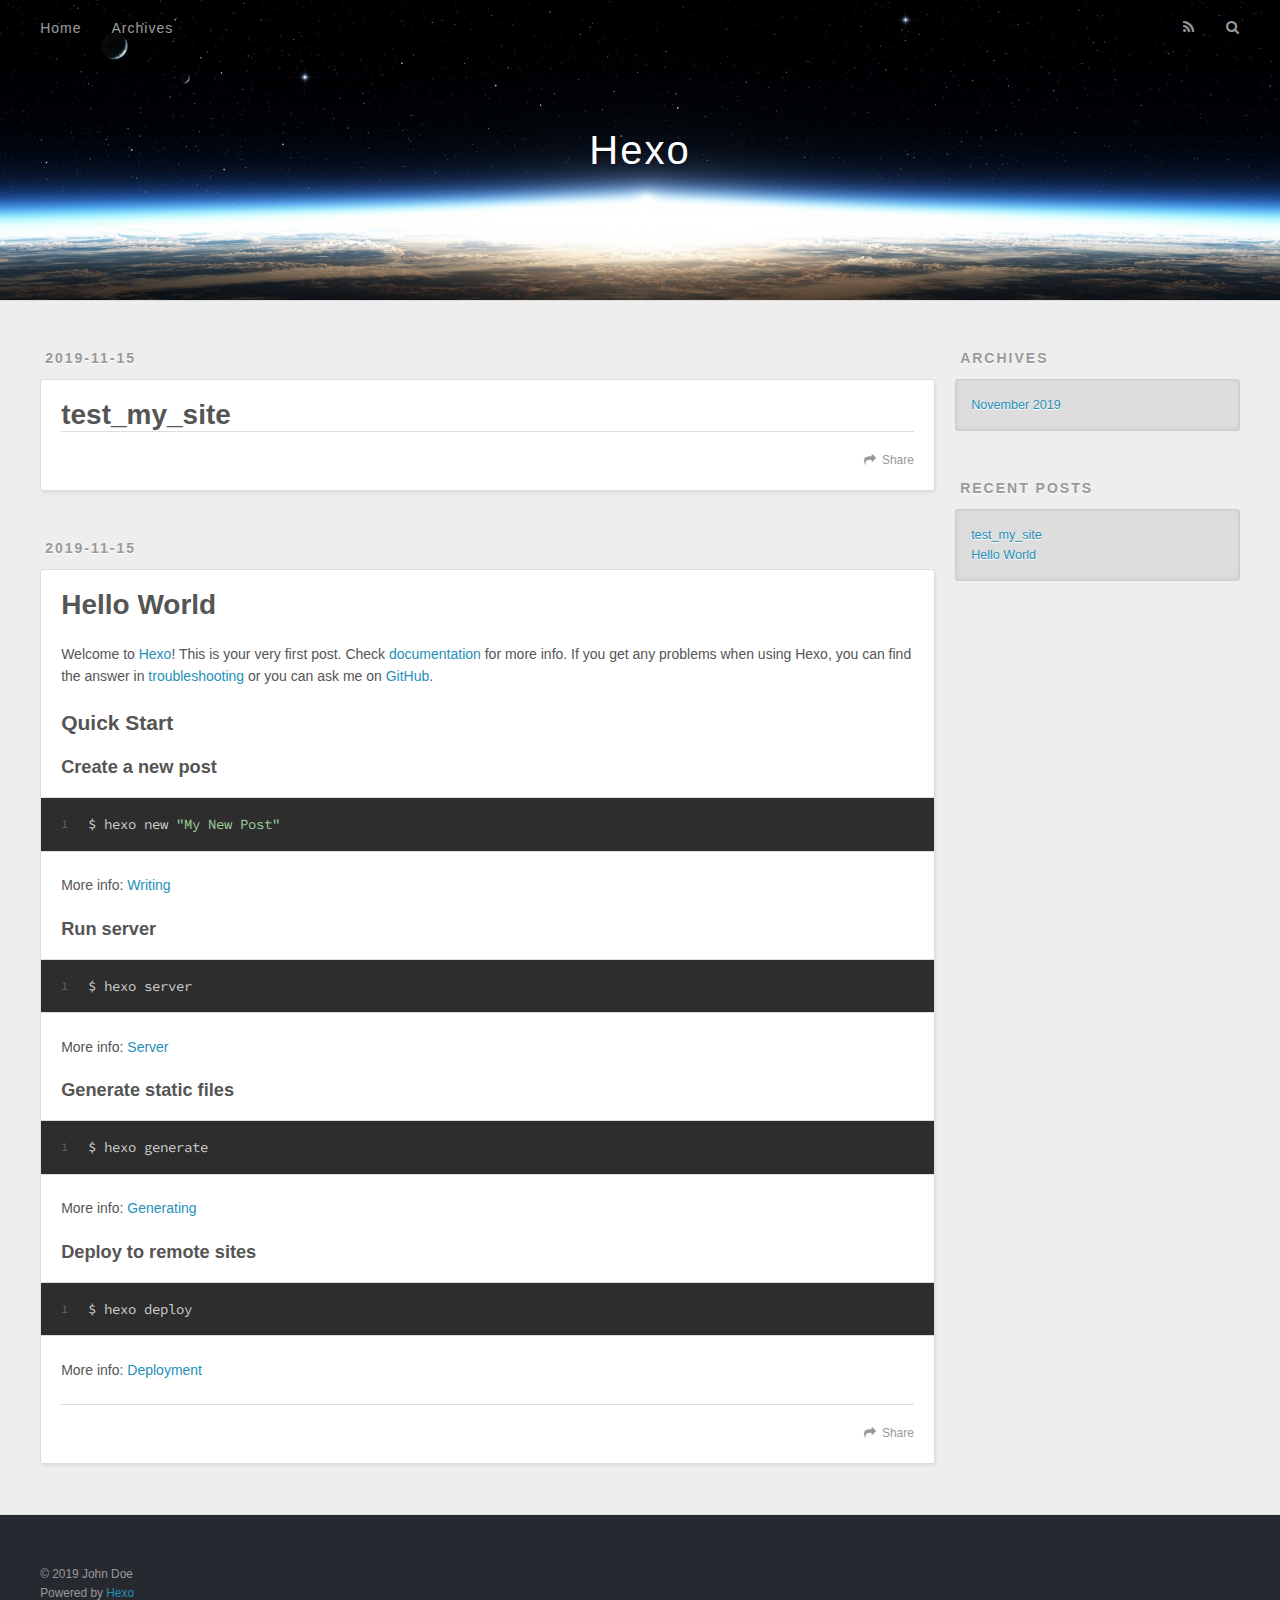
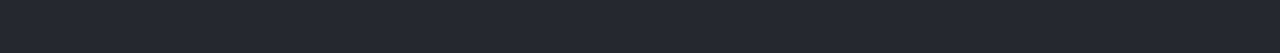
==== index.html @ 2692956a "Site updated: 2019-11-15 15:10:17" ====
<!DOCTYPE html>
<html>
<head>
  <meta charset="utf-8">
  

  
  <title>Hexo</title>
  <meta name="viewport" content="width=device-width, initial-scale=1, maximum-scale=1">
  <meta property="og:type" content="website">
<meta property="og:title" content="Hexo">
<meta property="og:url" content="http:&#x2F;&#x2F;yoursite.com&#x2F;index.html">
<meta property="og:site_name" content="Hexo">
<meta property="og:locale" content="en">
<meta name="twitter:card" content="summary">
  
    <link rel="alternate" href="/atom.xml" title="Hexo" type="application/atom+xml">
  
  
    <link rel="icon" href="/favicon.png">
  
  
    <link href="//fonts.googleapis.com/css?family=Source+Code+Pro" rel="stylesheet" type="text/css">
  
  <link rel="stylesheet" href="/css/style.css">
</head>

<body>
  <div id="container">
    <div id="wrap">
      <header id="header">
  <div id="banner"></div>
  <div id="header-outer" class="outer">
    <div id="header-title" class="inner">
      <h1 id="logo-wrap">
        <a href="/" id="logo">Hexo</a>
      </h1>
      
    </div>
    <div id="header-inner" class="inner">
      <nav id="main-nav">
        <a id="main-nav-toggle" class="nav-icon"></a>
        
          <a class="main-nav-link" href="/">Home</a>
        
          <a class="main-nav-link" href="/archives">Archives</a>
        
      </nav>
      <nav id="sub-nav">
        
          <a id="nav-rss-link" class="nav-icon" href="/atom.xml" title="RSS Feed"></a>
        
        <a id="nav-search-btn" class="nav-icon" title="Search"></a>
      </nav>
      <div id="search-form-wrap">
        <form action="//google.com/search" method="get" accept-charset="UTF-8" class="search-form"><input type="search" name="q" class="search-form-input" placeholder="Search"><button type="submit" class="search-form-submit">&#xF002;</button><input type="hidden" name="sitesearch" value="http://yoursite.com"></form>
      </div>
    </div>
  </div>
</header>
      <div class="outer">
        <section id="main">
  
    <article id="post-test-my-site" class="article article-type-post" itemscope itemprop="blogPost">
  <div class="article-meta">
    <a href="/2019/11/15/test-my-site/" class="article-date">
  <time datetime="2019-11-15T07:08:27.000Z" itemprop="datePublished">2019-11-15</time>
</a>
    
  </div>
  <div class="article-inner">
    
    
      <header class="article-header">
        
  
    <h1 itemprop="name">
      <a class="article-title" href="/2019/11/15/test-my-site/">test_my_site</a>
    </h1>
  

      </header>
    
    <div class="article-entry" itemprop="articleBody">
      
        
      
    </div>
    <footer class="article-footer">
      <a data-url="http://yoursite.com/2019/11/15/test-my-site/" data-id="ck2zsyqgk00014gv136guhz04" class="article-share-link">Share</a>
      
      
    </footer>
  </div>
  
</article>


  
    <article id="post-hello-world" class="article article-type-post" itemscope itemprop="blogPost">
  <div class="article-meta">
    <a href="/2019/11/15/hello-world/" class="article-date">
  <time datetime="2019-11-15T06:37:52.779Z" itemprop="datePublished">2019-11-15</time>
</a>
    
  </div>
  <div class="article-inner">
    
    
      <header class="article-header">
        
  
    <h1 itemprop="name">
      <a class="article-title" href="/2019/11/15/hello-world/">Hello World</a>
    </h1>
  

      </header>
    
    <div class="article-entry" itemprop="articleBody">
      
        <p>Welcome to <a href="https://hexo.io/" target="_blank" rel="noopener">Hexo</a>! This is your very first post. Check <a href="https://hexo.io/docs/" target="_blank" rel="noopener">documentation</a> for more info. If you get any problems when using Hexo, you can find the answer in <a href="https://hexo.io/docs/troubleshooting.html" target="_blank" rel="noopener">troubleshooting</a> or you can ask me on <a href="https://github.com/hexojs/hexo/issues" target="_blank" rel="noopener">GitHub</a>.</p>
<h2 id="Quick-Start"><a href="#Quick-Start" class="headerlink" title="Quick Start"></a>Quick Start</h2><h3 id="Create-a-new-post"><a href="#Create-a-new-post" class="headerlink" title="Create a new post"></a>Create a new post</h3><figure class="highlight bash"><table><tr><td class="gutter"><pre><span class="line">1</span><br></pre></td><td class="code"><pre><span class="line">$ hexo new <span class="string">"My New Post"</span></span><br></pre></td></tr></table></figure>

<p>More info: <a href="https://hexo.io/docs/writing.html" target="_blank" rel="noopener">Writing</a></p>
<h3 id="Run-server"><a href="#Run-server" class="headerlink" title="Run server"></a>Run server</h3><figure class="highlight bash"><table><tr><td class="gutter"><pre><span class="line">1</span><br></pre></td><td class="code"><pre><span class="line">$ hexo server</span><br></pre></td></tr></table></figure>

<p>More info: <a href="https://hexo.io/docs/server.html" target="_blank" rel="noopener">Server</a></p>
<h3 id="Generate-static-files"><a href="#Generate-static-files" class="headerlink" title="Generate static files"></a>Generate static files</h3><figure class="highlight bash"><table><tr><td class="gutter"><pre><span class="line">1</span><br></pre></td><td class="code"><pre><span class="line">$ hexo generate</span><br></pre></td></tr></table></figure>

<p>More info: <a href="https://hexo.io/docs/generating.html" target="_blank" rel="noopener">Generating</a></p>
<h3 id="Deploy-to-remote-sites"><a href="#Deploy-to-remote-sites" class="headerlink" title="Deploy to remote sites"></a>Deploy to remote sites</h3><figure class="highlight bash"><table><tr><td class="gutter"><pre><span class="line">1</span><br></pre></td><td class="code"><pre><span class="line">$ hexo deploy</span><br></pre></td></tr></table></figure>

<p>More info: <a href="https://hexo.io/docs/one-command-deployment.html" target="_blank" rel="noopener">Deployment</a></p>

      
    </div>
    <footer class="article-footer">
      <a data-url="http://yoursite.com/2019/11/15/hello-world/" data-id="ck2zsyqgg00004gv19s120znd" class="article-share-link">Share</a>
      
      
    </footer>
  </div>
  
</article>


  


</section>
        
          <aside id="sidebar">
  
    

  
    

  
    
  
    
  <div class="widget-wrap">
    <h3 class="widget-title">Archives</h3>
    <div class="widget">
      <ul class="archive-list"><li class="archive-list-item"><a class="archive-list-link" href="/archives/2019/11/">November 2019</a></li></ul>
    </div>
  </div>


  
    
  <div class="widget-wrap">
    <h3 class="widget-title">Recent Posts</h3>
    <div class="widget">
      <ul>
        
          <li>
            <a href="/2019/11/15/test-my-site/">test_my_site</a>
          </li>
        
          <li>
            <a href="/2019/11/15/hello-world/">Hello World</a>
          </li>
        
      </ul>
    </div>
  </div>

  
</aside>
        
      </div>
      <footer id="footer">
  
  <div class="outer">
    <div id="footer-info" class="inner">
      &copy; 2019 John Doe<br>
      Powered by <a href="http://hexo.io/" target="_blank">Hexo</a>
    </div>
  </div>
</footer>
    </div>
    <nav id="mobile-nav">
  
    <a href="/" class="mobile-nav-link">Home</a>
  
    <a href="/archives" class="mobile-nav-link">Archives</a>
  
</nav>
    

<script src="//ajax.googleapis.com/ajax/libs/jquery/2.0.3/jquery.min.js"></script>


  <link rel="stylesheet" href="/fancybox/jquery.fancybox.css">
  <script src="/fancybox/jquery.fancybox.pack.js"></script>


<script src="/js/script.js"></script>



  </div>
</body>
</html>
---- css/style.css ----
body {
  width: 100%;
}
body:before,
body:after {
  content: "";
  display: table;
}
body:after {
  clear: both;
}
html,
body,
div,
span,
applet,
object,
iframe,
h1,
h2,
h3,
h4,
h5,
h6,
p,
blockquote,
pre,
a,
abbr,
acronym,
address,
big,
cite,
code,
del,
dfn,
em,
img,
ins,
kbd,
q,
s,
samp,
small,
strike,
strong,
sub,
sup,
tt,
var,
dl,
dt,
dd,
ol,
ul,
li,
fieldset,
form,
label,
legend,
table,
caption,
tbody,
tfoot,
thead,
tr,
th,
td {
  margin: 0;
  padding: 0;
  border: 0;
  outline: 0;
  font-weight: inherit;
  font-style: inherit;
  font-family: inherit;
  font-size: 100%;
  vertical-align: baseline;
}
body {
  line-height: 1;
  color: #000;
  background: #fff;
}
ol,
ul {
  list-style: none;
}
table {
  border-collapse: separate;
  border-spacing: 0;
  vertical-align: middle;
}
caption,
th,
td {
  text-align: left;
  font-weight: normal;
  vertical-align: middle;
}
a img {
  border: none;
}
input,
button {
  margin: 0;
  padding: 0;
}
input::-moz-focus-inner,
button::-moz-focus-inner {
  border: 0;
  padding: 0;
}
@font-face {
  font-family: FontAwesome;
  font-style: normal;
  font-weight: normal;
  src: url("fonts/fontawesome-webfont.eot?v=#4.0.3");
  src: url("fonts/fontawesome-webfont.eot?#iefix&v=#4.0.3") format("embedded-opentype"), url("fonts/fontawesome-webfont.woff?v=#4.0.3") format("woff"), url("fonts/fontawesome-webfont.ttf?v=#4.0.3") format("truetype"), url("fonts/fontawesome-webfont.svg#fontawesomeregular?v=#4.0.3") format("svg");
}
html,
body,
#container {
  height: 100%;
}
body {
  background: #eee;
  font: 14px -apple-system, BlinkMacSystemFont, "Segoe UI", "Roboto", "Oxygen", "Ubuntu", "Cantarell", "Fira Sans", "Droid Sans", "Helvetica Neue", sans-serif;
  -webkit-text-size-adjust: 100%;
}
.outer {
  max-width: 1220px;
  margin: 0 auto;
  padding: 0 20px;
}
.outer:before,
.outer:after {
  content: "";
  display: table;
}
.outer:after {
  clear: both;
}
.inner {
  display: inline;
  float: left;
  width: 98.33333333333333%;
  margin: 0 0.833333333333333%;
}
.left,
.alignleft {
  float: left;
}
.right,
.alignright {
  float: right;
}
.clear {
  clear: both;
}
#container {
  position: relative;
}
.mobile-nav-on {
  overflow: hidden;
}
#wrap {
  height: 100%;
  width: 100%;
  position: absolute;
  top: 0;
  left: 0;
  -webkit-transition: 0.2s ease-out;
  -moz-transition: 0.2s ease-out;
  -ms-transition: 0.2s ease-out;
  transition: 0.2s ease-out;
  z-index: 1;
  background: #eee;
}
.mobile-nav-on #wrap {
  left: 280px;
}
@media screen and (min-width: 768px) {
  #main {
    display: inline;
    float: left;
    width: 73.33333333333333%;
    margin: 0 0.833333333333333%;
  }
}
.article-date,
.article-category-link,
.archive-year,
.widget-title {
  text-decoration: none;
  text-transform: uppercase;
  letter-spacing: 2px;
  color: #999;
  margin-bottom: 1em;
  margin-left: 5px;
  line-height: 1em;
  text-shadow: 0 1px #fff;
  font-weight: bold;
}
.article-inner,
.archive-article-inner {
  background: #fff;
  -webkit-box-shadow: 1px 2px 3px #ddd;
  box-shadow: 1px 2px 3px #ddd;
  border: 1px solid #ddd;
  border-radius: 3px;
}
.article-entry h1,
.widget h1 {
  font-size: 2em;
}
.article-entry h2,
.widget h2 {
  font-size: 1.5em;
}
.article-entry h3,
.widget h3 {
  font-size: 1.3em;
}
.article-entry h4,
.widget h4 {
  font-size: 1.2em;
}
.article-entry h5,
.widget h5 {
  font-size: 1em;
}
.article-entry h6,
.widget h6 {
  font-size: 1em;
  color: #999;
}
.article-entry hr,
.widget hr {
  border: 1px dashed #ddd;
}
.article-entry strong,
.widget strong {
  font-weight: bold;
}
.article-entry em,
.widget em,
.article-entry cite,
.widget cite {
  font-style: italic;
}
.article-entry sup,
.widget sup,
.article-entry sub,
.widget sub {
  font-size: 0.75em;
  line-height: 0;
  position: relative;
  vertical-align: baseline;
}
.article-entry sup,
.widget sup {
  top: -0.5em;
}
.article-entry sub,
.widget sub {
  bottom: -0.2em;
}
.article-entry small,
.widget small {
  font-size: 0.85em;
}
.article-entry acronym,
.widget acronym,
.article-entry abbr,
.widget abbr {
  border-bottom: 1px dotted;
}
.article-entry ul,
.widget ul,
.article-entry ol,
.widget ol,
.article-entry dl,
.widget dl {
  margin: 0 20px;
  line-height: 1.6em;
}
.article-entry ul ul,
.widget ul ul,
.article-entry ol ul,
.widget ol ul,
.article-entry ul ol,
.widget ul ol,
.article-entry ol ol,
.widget ol ol {
  margin-top: 0;
  margin-bottom: 0;
}
.article-entry ul,
.widget ul {
  list-style: disc;
}
.article-entry ol,
.widget ol {
  list-style: decimal;
}
.article-entry dt,
.widget dt {
  font-weight: bold;
}
#header {
  height: 300px;
  position: relative;
  border-bottom: 1px solid #ddd;
}
#header:before,
#header:after {
  content: "";
  position: absolute;
  left: 0;
  right: 0;
  height: 40px;
}
#header:before {
  top: 0;
  background: -webkit-linear-gradient(rgba(0,0,0,0.2), transparent);
  background: -moz-linear-gradient(rgba(0,0,0,0.2), transparent);
  background: -ms-linear-gradient(rgba(0,0,0,0.2), transparent);
  background: linear-gradient(rgba(0,0,0,0.2), transparent);
}
#header:after {
  bottom: 0;
  background: -webkit-linear-gradient(transparent, rgba(0,0,0,0.2));
  background: -moz-linear-gradient(transparent, rgba(0,0,0,0.2));
  background: -ms-linear-gradient(transparent, rgba(0,0,0,0.2));
  background: linear-gradient(transparent, rgba(0,0,0,0.2));
}
#header-outer {
  height: 100%;
  position: relative;
}
#header-inner {
  position: relative;
  overflow: hidden;
}
#banner {
  position: absolute;
  top: 0;
  left: 0;
  width: 100%;
  height: 100%;
  background: url("images/banner.jpg") center #000;
  -webkit-background-size: cover;
  -moz-background-size: cover;
  background-size: cover;
  z-index: -1;
}
#header-title {
  text-align: center;
  height: 40px;
  position: absolute;
  top: 50%;
  left: 0;
  margin-top: -20px;
}
#logo,
#subtitle {
  text-decoration: none;
  color: #fff;
  font-weight: 300;
  text-shadow: 0 1px 4px rgba(0,0,0,0.3);
}
#logo {
  font-size: 40px;
  line-height: 40px;
  letter-spacing: 2px;
}
#subtitle {
  font-size: 16px;
  line-height: 16px;
  letter-spacing: 1px;
}
#subtitle-wrap {
  margin-top: 16px;
}
#main-nav {
  float: left;
  margin-left: -15px;
}
.nav-icon,
.main-nav-link {
  float: left;
  color: #fff;
  opacity: 0.6;
  text-decoration: none;
  text-shadow: 0 1px rgba(0,0,0,0.2);
  -webkit-transition: opacity 0.2s;
  -moz-transition: opacity 0.2s;
  -ms-transition: opacity 0.2s;
  transition: opacity 0.2s;
  display: block;
  padding: 20px 15px;
}
.nav-icon:hover,
.main-nav-link:hover {
  opacity: 1;
}
.nav-icon {
  font-family: FontAwesome;
  text-align: center;
  font-size: 14px;
  width: 14px;
  height: 14px;
  padding: 20px 15px;
  position: relative;
  cursor: pointer;
}
.main-nav-link {
  font-weight: 300;
  letter-spacing: 1px;
}
@media screen and (max-width: 479px) {
  .main-nav-link {
    display: none;
  }
}
#main-nav-toggle {
  display: none;
}
#main-nav-toggle:before {
  content: "\f0c9";
}
@media screen and (max-width: 479px) {
  #main-nav-toggle {
    display: block;
  }
}
#sub-nav {
  float: right;
  margin-right: -15px;
}
#nav-rss-link:before {
  content: "\f09e";
}
#nav-search-btn:before {
  content: "\f002";
}
#search-form-wrap {
  position: absolute;
  top: 15px;
  width: 150px;
  height: 30px;
  right: -150px;
  opacity: 0;
  -webkit-transition: 0.2s ease-out;
  -moz-transition: 0.2s ease-out;
  -ms-transition: 0.2s ease-out;
  transition: 0.2s ease-out;
}
#search-form-wrap.on {
  opacity: 1;
  right: 0;
}
@media screen and (max-width: 479px) {
  #search-form-wrap {
    width: 100%;
    right: -100%;
  }
}
.search-form {
  position: absolute;
  top: 0;
  left: 0;
  right: 0;
  background: #fff;
  padding: 5px 15px;
  border-radius: 15px;
  -webkit-box-shadow: 0 0 10px rgba(0,0,0,0.3);
  box-shadow: 0 0 10px rgba(0,0,0,0.3);
}
.search-form-input {
  border: none;
  background: none;
  color: #555;
  width: 100%;
  font: 13px -apple-system, BlinkMacSystemFont, "Segoe UI", "Roboto", "Oxygen", "Ubuntu", "Cantarell", "Fira Sans", "Droid Sans", "Helvetica Neue", sans-serif;
  outline: none;
}
.search-form-input::-webkit-search-results-decoration,
.search-form-input::-webkit-search-cancel-button {
  -webkit-appearance: none;
}
.search-form-submit {
  position: absolute;
  top: 50%;
  right: 10px;
  margin-top: -7px;
  font: 13px FontAwesome;
  border: none;
  background: none;
  color: #bbb;
  cursor: pointer;
}
.search-form-submit:hover,
.search-form-submit:focus {
  color: #777;
}
.article {
  margin: 50px 0;
}
.article-inner {
  overflow: hidden;
}
.article-meta:before,
.article-meta:after {
  content: "";
  display: table;
}
.article-meta:after {
  clear: both;
}
.article-date {
  float: left;
}
.article-category {
  float: left;
  line-height: 1em;
  color: #ccc;
  text-shadow: 0 1px #fff;
  margin-left: 8px;
}
.article-category:before {
  content: "\2022";
}
.article-category-link {
  margin: 0 12px 1em;
}
.article-header {
  padding: 20px 20px 0;
}
.article-title {
  text-decoration: none;
  font-size: 2em;
  font-weight: bold;
  color: #555;
  line-height: 1.1em;
  -webkit-transition: color 0.2s;
  -moz-transition: color 0.2s;
  -ms-transition: color 0.2s;
  transition: color 0.2s;
}
a.article-title:hover {
  color: #258fb8;
}
.article-entry {
  color: #555;
  padding: 0 20px;
}
.article-entry:before,
.article-entry:after {
  content: "";
  display: table;
}
.article-entry:after {
  clear: both;
}
.article-entry p,
.article-entry table {
  line-height: 1.6em;
  margin: 1.6em 0;
}
.article-entry h1,
.article-entry h2,
.article-entry h3,
.article-entry h4,
.article-entry h5,
.article-entry h6 {
  font-weight: bold;
}
.article-entry h1,
.article-entry h2,
.article-entry h3,
.article-entry h4,
.article-entry h5,
.article-entry h6 {
  line-height: 1.1em;
  margin: 1.1em 0;
}
.article-entry a {
  color: #258fb8;
  text-decoration: none;
}
.article-entry a:hover {
  text-decoration: underline;
}
.article-entry ul,
.article-entry ol,
.article-entry dl {
  margin-top: 1.6em;
  margin-bottom: 1.6em;
}
.article-entry img,
.article-entry video {
  max-width: 100%;
  height: auto;
  display: block;
  margin: auto;
}
.article-entry iframe {
  border: none;
}
.article-entry table {
  width: 100%;
  border-collapse: collapse;
  border-spacing: 0;
}
.article-entry th {
  font-weight: bold;
  border-bottom: 3px solid #ddd;
  padding-bottom: 0.5em;
}
.article-entry td {
  border-bottom: 1px solid #ddd;
  padding: 10px 0;
}
.article-entry blockquote {
  font-family: Georgia, "Times New Roman", serif;
  font-size: 1.4em;
  margin: 1.6em 20px;
  text-align: center;
}
.article-entry blockquote footer {
  font-size: 14px;
  margin: 1.6em 0;
  font-family: -apple-system, BlinkMacSystemFont, "Segoe UI", "Roboto", "Oxygen", "Ubuntu", "Cantarell", "Fira Sans", "Droid Sans", "Helvetica Neue", sans-serif;
}
.article-entry blockquote footer cite:before {
  content: "—";
  padding: 0 0.5em;
}
.article-entry .pullquote {
  text-align: left;
  width: 45%;
  margin: 0;
}
.article-entry .pullquote.left {
  margin-left: 0.5em;
  margin-right: 1em;
}
.article-entry .pullquote.right {
  margin-right: 0.5em;
  margin-left: 1em;
}
.article-entry .caption {
  color: #999;
  display: block;
  font-size: 0.9em;
  margin-top: 0.5em;
  position: relative;
  text-align: center;
}
.article-entry .video-container {
  position: relative;
  padding-top: 56.25%;
  height: 0;
  overflow: hidden;
}
.article-entry .video-container iframe,
.article-entry .video-container object,
.article-entry .video-container embed {
  position: absolute;
  top: 0;
  left: 0;
  width: 100%;
  height: 100%;
  margin-top: 0;
}
.article-more-link a {
  display: inline-block;
  line-height: 1em;
  padding: 6px 15px;
  border-radius: 15px;
  background: #eee;
  color: #999;
  text-shadow: 0 1px #fff;
  text-decoration: none;
}
.article-more-link a:hover {
  background: #258fb8;
  color: #fff;
  text-decoration: none;
  text-shadow: 0 1px #1e7293;
}
.article-footer {
  font-size: 0.85em;
  line-height: 1.6em;
  border-top: 1px solid #ddd;
  padding-top: 1.6em;
  margin: 0 20px 20px;
}
.article-footer:before,
.article-footer:after {
  content: "";
  display: table;
}
.article-footer:after {
  clear: both;
}
.article-footer a {
  color: #999;
  text-decoration: none;
}
.article-footer a:hover {
  color: #555;
}
.article-tag-list-item {
  float: left;
  margin-right: 10px;
}
.article-tag-list-link:before {
  content: "#";
}
.article-comment-link {
  float: right;
}
.article-comment-link:before {
  content: "\f075";
  font-family: FontAwesome;
  padding-right: 8px;
}
.article-share-link {
  cursor: pointer;
  float: right;
  margin-left: 20px;
}
.article-share-link:before {
  content: "\f064";
  font-family: FontAwesome;
  padding-right: 6px;
}
#article-nav {
  position: relative;
}
#article-nav:before,
#article-nav:after {
  content: "";
  display: table;
}
#article-nav:after {
  clear: both;
}
@media screen and (min-width: 768px) {
  #article-nav {
    margin: 50px 0;
  }
  #article-nav:before {
    width: 8px;
    height: 8px;
    position: absolute;
    top: 50%;
    left: 50%;
    margin-top: -4px;
    margin-left: -4px;
    content: "";
    border-radius: 50%;
    background: #ddd;
    -webkit-box-shadow: 0 1px 2px #fff;
    box-shadow: 0 1px 2px #fff;
  }
}
.article-nav-link-wrap {
  text-decoration: none;
  text-shadow: 0 1px #fff;
  color: #999;
  -webkit-box-sizing: border-box;
  -moz-box-sizing: border-box;
  box-sizing: border-box;
  margin-top: 50px;
  text-align: center;
  display: block;
}
.article-nav-link-wrap:hover {
  color: #555;
}
@media screen and (min-width: 768px) {
  .article-nav-link-wrap {
    width: 50%;
    margin-top: 0;
  }
}
@media screen and (min-width: 768px) {
  #article-nav-newer {
    float: left;
    text-align: right;
    padding-right: 20px;
  }
}
@media screen and (min-width: 768px) {
  #article-nav-older {
    float: right;
    text-align: left;
    padding-left: 20px;
  }
}
.article-nav-caption {
  text-transform: uppercase;
  letter-spacing: 2px;
  color: #ddd;
  line-height: 1em;
  font-weight: bold;
}
#article-nav-newer .article-nav-caption {
  margin-right: -2px;
}
.article-nav-title {
  font-size: 0.85em;
  line-height: 1.6em;
  margin-top: 0.5em;
}
.article-share-box {
  position: absolute;
  display: none;
  background: #fff;
  -webkit-box-shadow: 1px 2px 10px rgba(0,0,0,0.2);
  box-shadow: 1px 2px 10px rgba(0,0,0,0.2);
  border-radius: 3px;
  margin-left: -145px;
  overflow: hidden;
  z-index: 1;
}
.article-share-box.on {
  display: block;
}
.article-share-input {
  width: 100%;
  background: none;
  -webkit-box-sizing: border-box;
  -moz-box-sizing: border-box;
  box-sizing: border-box;
  font: 14px -apple-system, BlinkMacSystemFont, "Segoe UI", "Roboto", "Oxygen", "Ubuntu", "Cantarell", "Fira Sans", "Droid Sans", "Helvetica Neue", sans-serif;
  padding: 0 15px;
  color: #555;
  outline: none;
  border: 1px solid #ddd;
  border-radius: 3px 3px 0 0;
  height: 36px;
  line-height: 36px;
}
.article-share-links {
  background: #eee;
}
.article-share-links:before,
.article-share-links:after {
  content: "";
  display: table;
}
.article-share-links:after {
  clear: both;
}
.article-share-twitter,
.article-share-facebook,
.article-share-pinterest,
.article-share-google {
  width: 50px;
  height: 36px;
  display: block;
  float: left;
  position: relative;
  color: #999;
  text-shadow: 0 1px #fff;
}
.article-share-twitter:before,
.article-share-facebook:before,
.article-share-pinterest:before,
.article-share-google:before {
  font-size: 20px;
  font-family: FontAwesome;
  width: 20px;
  height: 20px;
  position: absolute;
  top: 50%;
  left: 50%;
  margin-top: -10px;
  margin-left: -10px;
  text-align: center;
}
.article-share-twitter:hover,
.article-share-facebook:hover,
.article-share-pinterest:hover,
.article-share-google:hover {
  color: #fff;
}
.article-share-twitter:before {
  content: "\f099";
}
.article-share-twitter:hover {
  background: #00aced;
  text-shadow: 0 1px #008abe;
}
.article-share-facebook:before {
  content: "\f09a";
}
.article-share-facebook:hover {
  background: #3b5998;
  text-shadow: 0 1px #2f477a;
}
.article-share-pinterest:before {
  content: "\f0d2";
}
.article-share-pinterest:hover {
  background: #cb2027;
  text-shadow: 0 1px #a21a1f;
}
.article-share-google:before {
  content: "\f0d5";
}
.article-share-google:hover {
  background: #dd4b39;
  text-shadow: 0 1px #be3221;
}
.article-gallery {
  background: #000;
  position: relative;
}
.article-gallery-photos {
  position: relative;
  overflow: hidden;
}
.article-gallery-img {
  display: none;
  max-width: 100%;
}
.article-gallery-img:first-child {
  display: block;
}
.article-gallery-img.loaded {
  position: absolute;
  display: block;
}
.article-gallery-img img {
  display: block;
  max-width: 100%;
  margin: 0 auto;
}
#comments {
  background: #fff;
  -webkit-box-shadow: 1px 2px 3px #ddd;
  box-shadow: 1px 2px 3px #ddd;
  padding: 20px;
  border: 1px solid #ddd;
  border-radius: 3px;
  margin: 50px 0;
}
#comments a {
  color: #258fb8;
}
.archives-wrap {
  margin: 50px 0;
}
.archives:before,
.archives:after {
  content: "";
  display: table;
}
.archives:after {
  clear: both;
}
.archive-year-wrap {
  margin-bottom: 1em;
}
.archives {
  -webkit-column-gap: 10px;
  -moz-column-gap: 10px;
  column-gap: 10px;
}
@media screen and (min-width: 480px) and (max-width: 767px) {
  .archives {
    -webkit-column-count: 2;
    -moz-column-count: 2;
    column-count: 2;
  }
}
@media screen and (min-width: 768px) {
  .archives {
    -webkit-column-count: 3;
    -moz-column-count: 3;
    column-count: 3;
  }
}
.archive-article {
  -webkit-column-break-inside: avoid;
  page-break-inside: avoid;
  overflow: hidden;
  break-inside: avoid-column;
}
.archive-article-inner {
  padding: 10px;
  margin-bottom: 15px;
}
.archive-article-title {
  text-decoration: none;
  font-weight: bold;
  color: #555;
  -webkit-transition: color 0.2s;
  -moz-transition: color 0.2s;
  -ms-transition: color 0.2s;
  transition: color 0.2s;
  line-height: 1.6em;
}
.archive-article-title:hover {
  color: #258fb8;
}
.archive-article-footer {
  margin-top: 1em;
}
.archive-article-date {
  color: #999;
  text-decoration: none;
  font-size: 0.85em;
  line-height: 1em;
  margin-bottom: 0.5em;
  display: block;
}
#page-nav {
  margin: 50px auto;
  background: #fff;
  -webkit-box-shadow: 1px 2px 3px #ddd;
  box-shadow: 1px 2px 3px #ddd;
  border: 1px solid #ddd;
  border-radius: 3px;
  text-align: center;
  color: #999;
  overflow: hidden;
}
#page-nav:before,
#page-nav:after {
  content: "";
  display: table;
}
#page-nav:after {
  clear: both;
}
#page-nav a,
#page-nav span {
  padding: 10px 20px;
  line-height: 1;
  height: 2ex;
}
#page-nav a {
  color: #999;
  text-decoration: none;
}
#page-nav a:hover {
  background: #999;
  color: #fff;
}
#page-nav .prev {
  float: left;
}
#page-nav .next {
  float: right;
}
#page-nav .page-number {
  display: inline-block;
}
@media screen and (max-width: 479px) {
  #page-nav .page-number {
    display: none;
  }
}
#page-nav .current {
  color: #555;
  font-weight: bold;
}
#page-nav .space {
  color: #ddd;
}
#footer {
  background: #262a30;
  padding: 50px 0;
  border-top: 1px solid #ddd;
  color: #999;
}
#footer a {
  color: #258fb8;
  text-decoration: none;
}
#footer a:hover {
  text-decoration: underline;
}
#footer-info {
  line-height: 1.6em;
  font-size: 0.85em;
}
.article-entry pre,
.article-entry .highlight {
  background: #2d2d2d;
  margin: 0 -20px;
  padding: 15px 20px;
  border-style: solid;
  border-color: #ddd;
  border-width: 1px 0;
  overflow: auto;
  color: #ccc;
  line-height: 22.400000000000002px;
}
.article-entry .highlight .gutter pre,
.article-entry .gist .gist-file .gist-data .line-numbers {
  color: #666;
  font-size: 0.85em;
}
.article-entry pre,
.article-entry code {
  font-family: "Source Code Pro", Consolas, Monaco, Menlo, Consolas, monospace;
}
.article-entry code {
  background: #eee;
  text-shadow: 0 1px #fff;
  padding: 0 0.3em;
}
.article-entry pre code {
  background: none;
  text-shadow: none;
  padding: 0;
}
.article-entry .highlight pre {
  border: none;
  margin: 0;
  padding: 0;
}
.article-entry .highlight table {
  margin: 0;
  width: auto;
}
.article-entry .highlight td {
  border: none;
  padding: 0;
}
.article-entry .highlight figcaption {
  font-size: 0.85em;
  color: #999;
  line-height: 1em;
  margin-bottom: 1em;
}
.article-entry .highlight figcaption:before,
.article-entry .highlight figcaption:after {
  content: "";
  display: table;
}
.article-entry .highlight figcaption:after {
  clear: both;
}
.article-entry .highlight figcaption a {
  float: right;
}
.article-entry .highlight .gutter pre {
  text-align: right;
  padding-right: 20px;
}
.article-entry .highlight .line {
  height: 22.400000000000002px;
}
.article-entry .highlight .line.marked {
  background: #515151;
}
.article-entry .gist {
  margin: 0 -20px;
  border-style: solid;
  border-color: #ddd;
  border-width: 1px 0;
  background: #2d2d2d;
  padding: 15px 20px 15px 0;
}
.article-entry .gist .gist-file {
  border: none;
  font-family: "Source Code Pro", Consolas, Monaco, Menlo, Consolas, monospace;
  margin: 0;
}
.article-entry .gist .gist-file .gist-data {
  background: none;
  border: none;
}
.article-entry .gist .gist-file .gist-data .line-numbers {
  background: none;
  border: none;
  padding: 0 20px 0 0;
}
.article-entry .gist .gist-file .gist-data .line-data {
  padding: 0 !important;
}
.article-entry .gist .gist-file .highlight {
  margin: 0;
  padding: 0;
  border: none;
}
.article-entry .gist .gist-file .gist-meta {
  background: #2d2d2d;
  color: #999;
  font: 0.85em -apple-system, BlinkMacSystemFont, "Segoe UI", "Roboto", "Oxygen", "Ubuntu", "Cantarell", "Fira Sans", "Droid Sans", "Helvetica Neue", sans-serif;
  text-shadow: 0 0;
  padding: 0;
  margin-top: 1em;
  margin-left: 20px;
}
.article-entry .gist .gist-file .gist-meta a {
  color: #258fb8;
  font-weight: normal;
}
.article-entry .gist .gist-file .gist-meta a:hover {
  text-decoration: underline;
}
pre .comment,
pre .title {
  color: #999;
}
pre .variable,
pre .attribute,
pre .tag,
pre .regexp,
pre .ruby .constant,
pre .xml .tag .title,
pre .xml .pi,
pre .xml .doctype,
pre .html .doctype,
pre .css .id,
pre .css .class,
pre .css .pseudo {
  color: #f2777a;
}
pre .number,
pre .preprocessor,
pre .built_in,
pre .literal,
pre .params,
pre .constant {
  color: #f99157;
}
pre .class,
pre .ruby .class .title,
pre .css .rules .attribute {
  color: #9c9;
}
pre .string,
pre .value,
pre .inheritance,
pre .header,
pre .ruby .symbol,
pre .xml .cdata {
  color: #9c9;
}
pre .css .hexcolor {
  color: #6cc;
}
pre .function,
pre .python .decorator,
pre .python .title,
pre .ruby .function .title,
pre .ruby .title .keyword,
pre .perl .sub,
pre .javascript .title,
pre .coffeescript .title {
  color: #69c;
}
pre .keyword,
pre .javascript .function {
  color: #c9c;
}
@media screen and (max-width: 479px) {
  #mobile-nav {
    position: absolute;
    top: 0;
    left: 0;
    width: 280px;
    height: 100%;
    background: #191919;
    border-right: 1px solid #fff;
  }
}
@media screen and (max-width: 479px) {
  .mobile-nav-link {
    display: block;
    color: #999;
    text-decoration: none;
    padding: 15px 20px;
    font-weight: bold;
  }
  .mobile-nav-link:hover {
    color: #fff;
  }
}
@media screen and (min-width: 768px) {
  #sidebar {
    display: inline;
    float: left;
    width: 23.333333333333332%;
    margin: 0 0.833333333333333%;
  }
}
.widget-wrap {
  margin: 50px 0;
}
.widget {
  color: #777;
  text-shadow: 0 1px #fff;
  background: #ddd;
  -webkit-box-shadow: 0 -1px 4px #ccc inset;
  box-shadow: 0 -1px 4px #ccc inset;
  border: 1px solid #ccc;
  padding: 15px;
  border-radius: 3px;
}
.widget a {
  color: #258fb8;
  text-decoration: none;
}
.widget a:hover {
  text-decoration: underline;
}
.widget ul ul,
.widget ol ul,
.widget dl ul,
.widget ul ol,
.widget ol ol,
.widget dl ol,
.widget ul dl,
.widget ol dl,
.widget dl dl {
  margin-left: 15px;
  list-style: disc;
}
.widget {
  line-height: 1.6em;
  word-wrap: break-word;
  font-size: 0.9em;
}
.widget ul,
.widget ol {
  list-style: none;
  margin: 0;
}
.widget ul ul,
.widget ol ul,
.widget ul ol,
.widget ol ol {
  margin: 0 20px;
}
.widget ul ul,
.widget ol ul {
  list-style: disc;
}
.widget ul ol,
.widget ol ol {
  list-style: decimal;
}
.category-list-count,
.tag-list-count,
.archive-list-count {
  padding-left: 5px;
  color: #999;
  font-size: 0.85em;
}
.category-list-count:before,
.tag-list-count:before,
.archive-list-count:before {
  content: "(";
}
.category-list-count:after,
.tag-list-count:after,
.archive-list-count:after {
  content: ")";
}
.tagcloud a {
  margin-right: 5px;
  display: inline-block;
}
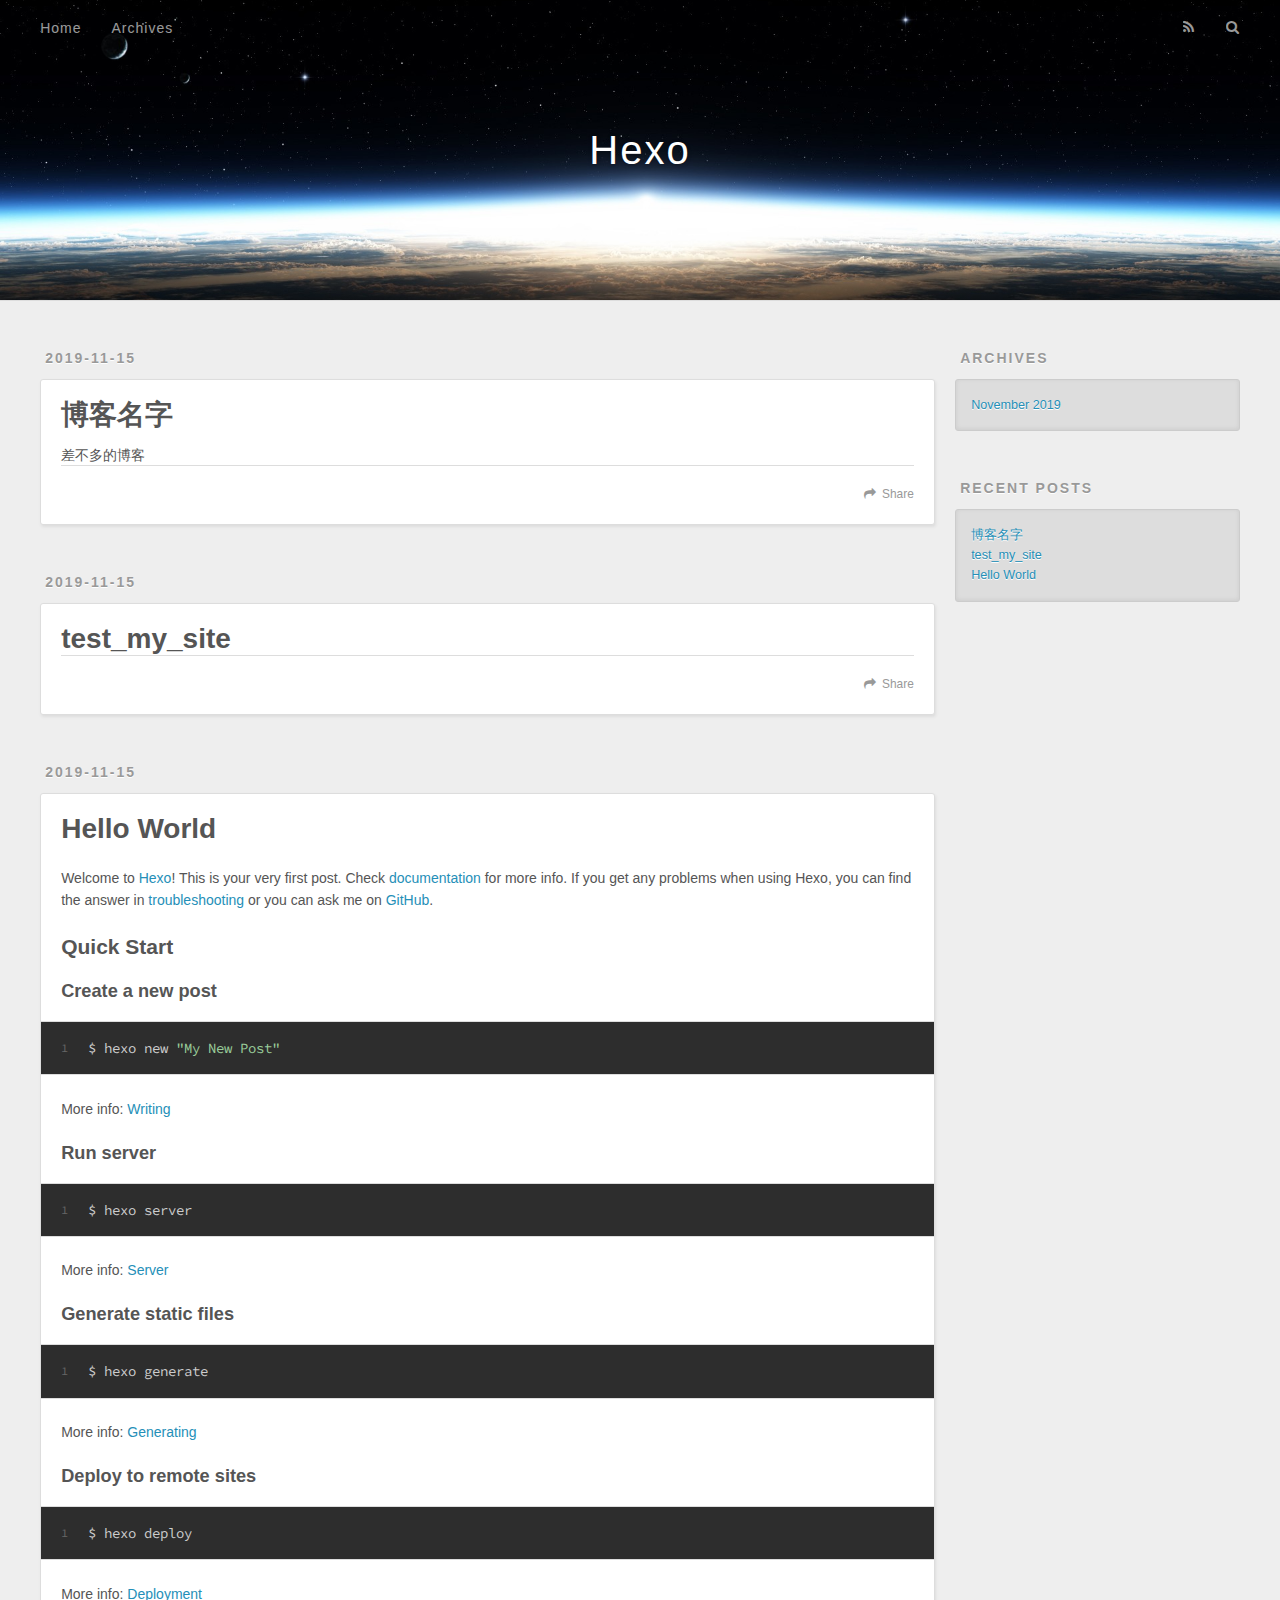
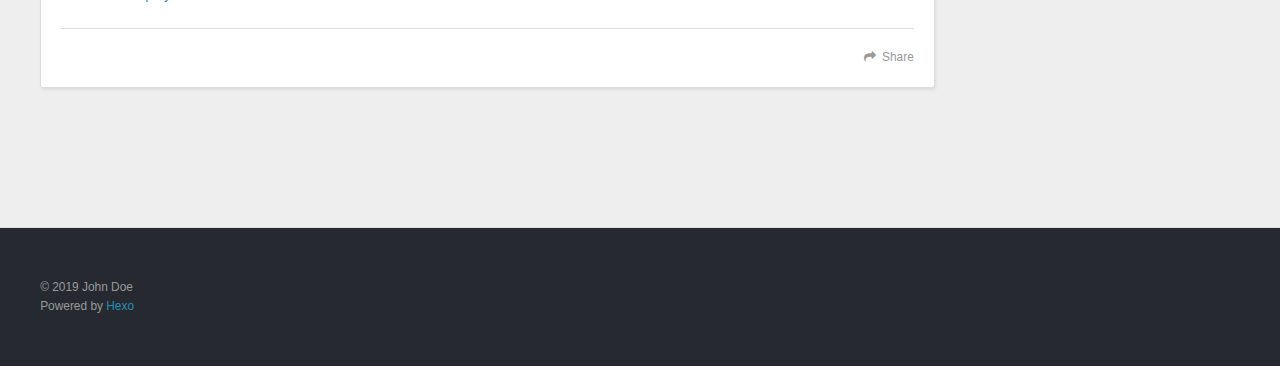
==== commit c7256c6e: "Site updated: 2019-11-16 14:32:12" ====
--- a/index.html
+++ b/index.html
@@ -61,6 +61,45 @@
       <div class="outer">
         <section id="main">
   
+    <article id="post-博客名字" class="article article-type-post" itemscope itemprop="blogPost">
+  <div class="article-meta">
+    <a href="/2019/11/15/%E5%8D%9A%E5%AE%A2%E5%90%8D%E5%AD%97/" class="article-date">
+  <time datetime="2019-11-15T10:48:56.000Z" itemprop="datePublished">2019-11-15</time>
+</a>
+    
+  </div>
+  <div class="article-inner">
+    
+    
+      <header class="article-header">
+        
+  
+    <h1 itemprop="name">
+      <a class="article-title" href="/2019/11/15/%E5%8D%9A%E5%AE%A2%E5%90%8D%E5%AD%97/">博客名字</a>
+    </h1>
+  
+
+      </header>
+    
+    <div class="article-entry" itemprop="articleBody">
+      
+        <br>
+差不多的博客
+<br>
+
+      
+    </div>
+    <footer class="article-footer">
+      <a data-url="http://yoursite.com/2019/11/15/%E5%8D%9A%E5%AE%A2%E5%90%8D%E5%AD%97/" data-id="ck316ocsr0002dwv11vjo1a1l" class="article-share-link">Share</a>
+      
+      
+    </footer>
+  </div>
+  
+</article>
+
+
+  
     <article id="post-test-my-site" class="article article-type-post" itemscope itemprop="blogPost">
   <div class="article-meta">
     <a href="/2019/11/15/test-my-site/" class="article-date">
@@ -87,7 +126,7 @@
       
     </div>
     <footer class="article-footer">
-      <a data-url="http://yoursite.com/2019/11/15/test-my-site/" data-id="ck2zsyqgk00014gv136guhz04" class="article-share-link">Share</a>
+      <a data-url="http://yoursite.com/2019/11/15/test-my-site/" data-id="ck316ocsp0001dwv1d02g2388" class="article-share-link">Share</a>
       
       
     </footer>
@@ -136,7 +175,7 @@
       
     </div>
     <footer class="article-footer">
-      <a data-url="http://yoursite.com/2019/11/15/hello-world/" data-id="ck2zsyqgg00004gv19s120znd" class="article-share-link">Share</a>
+      <a data-url="http://yoursite.com/2019/11/15/hello-world/" data-id="ck316ocsk0000dwv1a1ve14kt" class="article-share-link">Share</a>
       
       
     </footer>
@@ -177,6 +216,10 @@
       <ul>
         
           <li>
+            <a href="/2019/11/15/%E5%8D%9A%E5%AE%A2%E5%90%8D%E5%AD%97/">博客名字</a>
+          </li>
+        
+          <li>
             <a href="/2019/11/15/test-my-site/">test_my_site</a>
           </li>
         
@@ -190,6 +233,7 @@
 
   
 </aside>
+<iframe frameborder="no" border="0" marginwidth="0" marginheight="0" width=330 height=86 src="//music.163.com/outchain/player?type=2&id=518707486&auto=1&height=66"></iframe>
         
       </div>
       <footer id="footer">
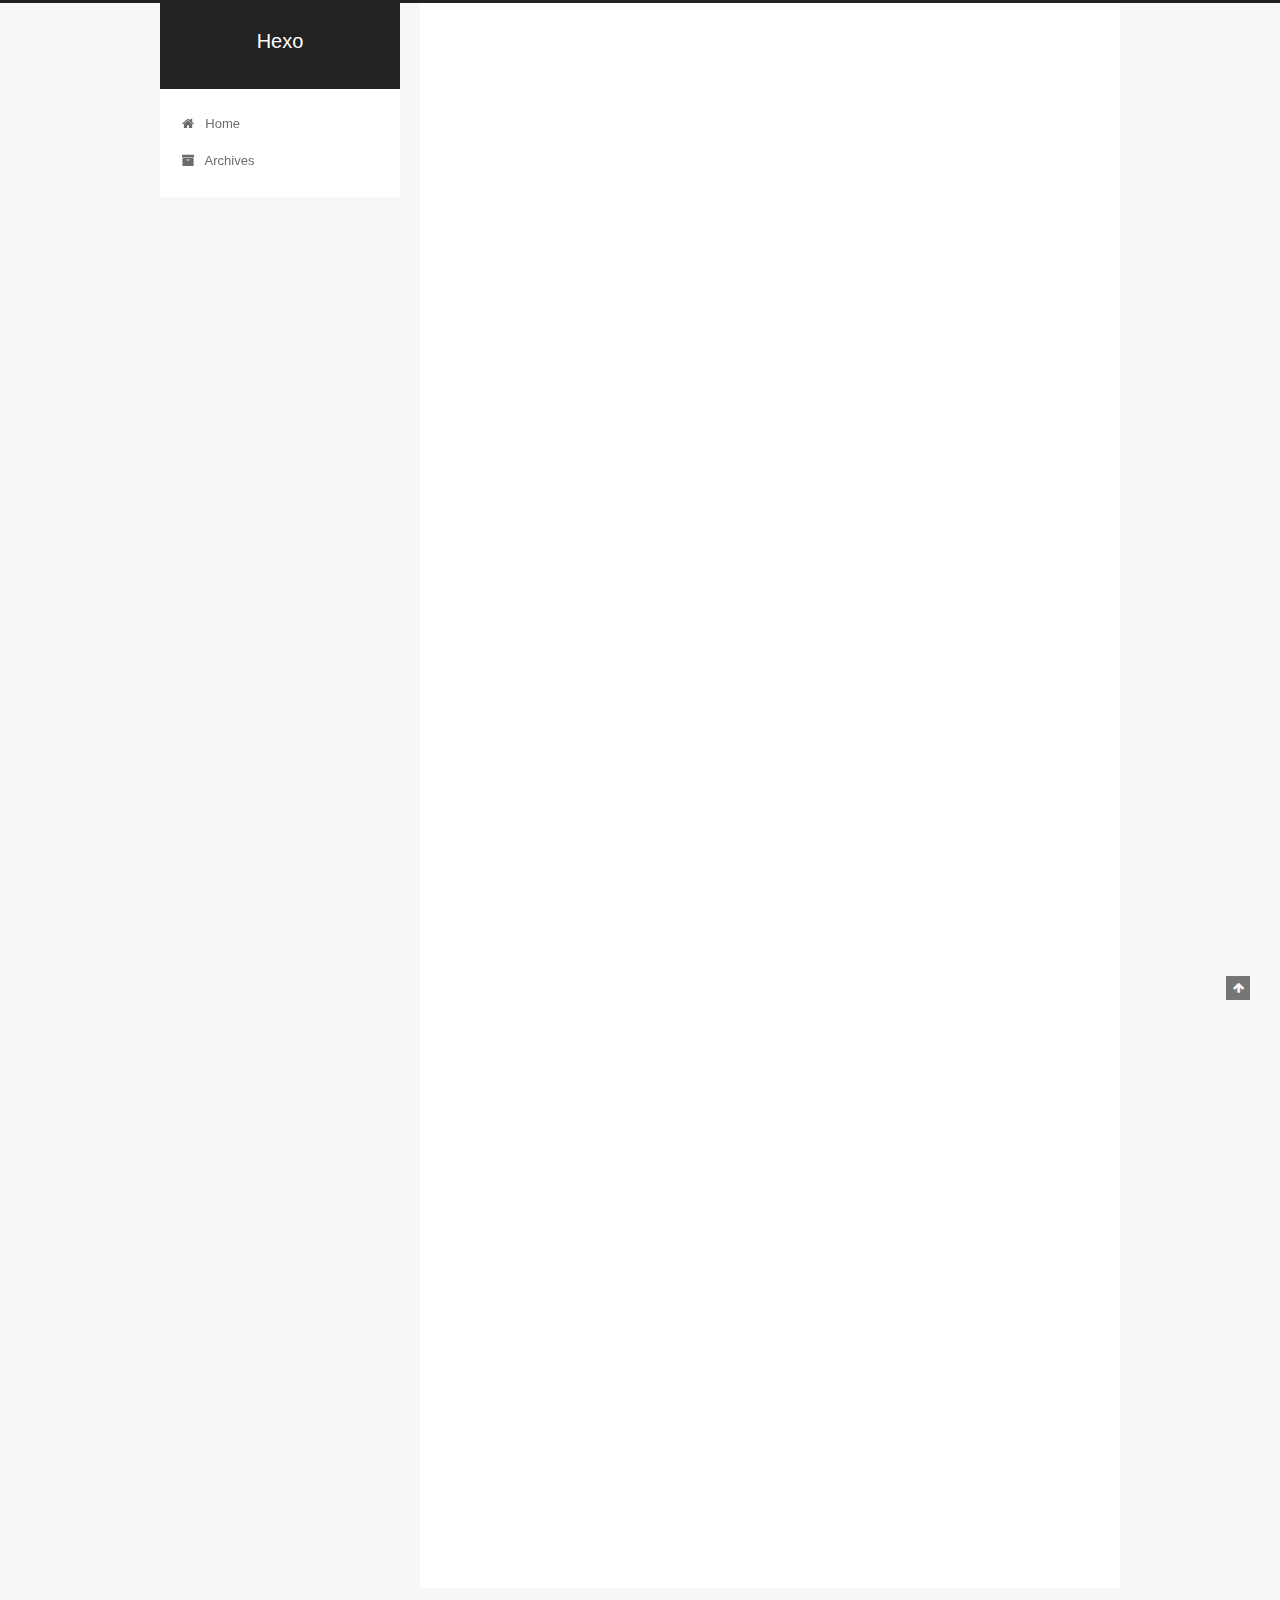
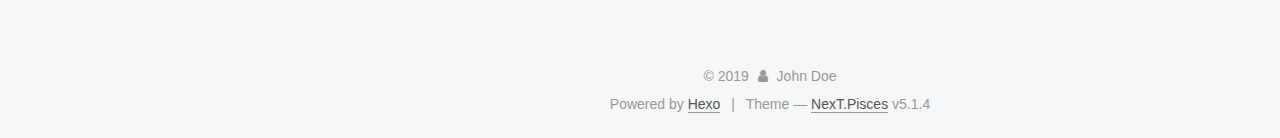
==== commit 39b06e18: "Site updated: 2019-11-16 14:44:38" ====
--- a/index.html
+++ b/index.html
@@ -1,271 +1,867 @@
 <!DOCTYPE html>
-<html>
+
+
+
+  
+
+
+<html class="theme-next pisces use-motion" lang="en">
 <head>
-  <meta charset="utf-8">
-  
-
-  
-  <title>Hexo</title>
-  <meta name="viewport" content="width=device-width, initial-scale=1, maximum-scale=1">
-  <meta property="og:type" content="website">
+  <meta charset="UTF-8"/>
+<meta http-equiv="X-UA-Compatible" content="IE=edge" />
+<meta name="viewport" content="width=device-width, initial-scale=1, maximum-scale=1"/>
+<meta name="theme-color" content="#222">
+
+
+
+
+
+
+
+
+
+<meta http-equiv="Cache-Control" content="no-transform" />
+<meta http-equiv="Cache-Control" content="no-siteapp" />
+
+
+
+
+
+
+
+
+
+
+
+
+
+
+
+
+  
+  
+  <link href="/lib/fancybox/source/jquery.fancybox.css?v=2.1.5" rel="stylesheet" type="text/css" />
+
+
+
+
+
+
+
+<link href="/lib/font-awesome/css/font-awesome.min.css?v=4.6.2" rel="stylesheet" type="text/css" />
+
+<link href="/css/main.css?v=5.1.4" rel="stylesheet" type="text/css" />
+
+
+  <link rel="apple-touch-icon" sizes="180x180" href="/images/apple-touch-icon-next.png?v=5.1.4">
+
+
+  <link rel="icon" type="image/png" sizes="32x32" href="/images/favicon-32x32-next.png?v=5.1.4">
+
+
+  <link rel="icon" type="image/png" sizes="16x16" href="/images/favicon-16x16-next.png?v=5.1.4">
+
+
+  <link rel="mask-icon" href="/images/logo.svg?v=5.1.4" color="#222">
+
+
+
+
+
+  <meta name="keywords" content="Hexo, NexT" />
+
+
+
+
+
+
+
+
+
+
+<meta property="og:type" content="website">
 <meta property="og:title" content="Hexo">
 <meta property="og:url" content="http:&#x2F;&#x2F;yoursite.com&#x2F;index.html">
 <meta property="og:site_name" content="Hexo">
 <meta property="og:locale" content="en">
 <meta name="twitter:card" content="summary">
-  
-    <link rel="alternate" href="/atom.xml" title="Hexo" type="application/atom+xml">
-  
-  
-    <link rel="icon" href="/favicon.png">
-  
-  
-    <link href="//fonts.googleapis.com/css?family=Source+Code+Pro" rel="stylesheet" type="text/css">
-  
-  <link rel="stylesheet" href="/css/style.css">
+
+
+
+<script type="text/javascript" id="hexo.configurations">
+  var NexT = window.NexT || {};
+  var CONFIG = {
+    root: '/',
+    scheme: 'Pisces',
+    version: '5.1.4',
+    sidebar: {"position":"left","display":"post","offset":12,"b2t":false,"scrollpercent":false,"onmobile":false},
+    fancybox: true,
+    tabs: true,
+    motion: {"enable":true,"async":false,"transition":{"post_block":"fadeIn","post_header":"slideDownIn","post_body":"slideDownIn","coll_header":"slideLeftIn","sidebar":"slideUpIn"}},
+    duoshuo: {
+      userId: '0',
+      author: 'Author'
+    },
+    algolia: {
+      applicationID: '',
+      apiKey: '',
+      indexName: '',
+      hits: {"per_page":10},
+      labels: {"input_placeholder":"Search for Posts","hits_empty":"We didn't find any results for the search: ${query}","hits_stats":"${hits} results found in ${time} ms"}
+    }
+  };
+</script>
+
+
+
+  <link rel="canonical" href="http://yoursite.com/"/>
+
+
+
+
+
+  <title>Hexo</title>
+  
+
+
+
+
+
+
+
+
 </head>
 
-<body>
-  <div id="container">
-    <div id="wrap">
-      <header id="header">
-  <div id="banner"></div>
-  <div id="header-outer" class="outer">
-    <div id="header-title" class="inner">
-      <h1 id="logo-wrap">
-        <a href="/" id="logo">Hexo</a>
-      </h1>
-      
+<body itemscope itemtype="http://schema.org/WebPage" lang="en">
+
+  
+  
+    
+  
+
+  <div class="container sidebar-position-left 
+  page-home">
+    <div class="headband"></div>
+
+    <header id="header" class="header" itemscope itemtype="http://schema.org/WPHeader">
+      <div class="header-inner"><div class="site-brand-wrapper">
+  <div class="site-meta ">
+    
+
+    <div class="custom-logo-site-title">
+      <a href="/"  class="brand" rel="start">
+        <span class="logo-line-before"><i></i></span>
+        <span class="site-title">Hexo</span>
+        <span class="logo-line-after"><i></i></span>
+      </a>
     </div>
-    <div id="header-inner" class="inner">
-      <nav id="main-nav">
-        <a id="main-nav-toggle" class="nav-icon"></a>
-        
-          <a class="main-nav-link" href="/">Home</a>
-        
-          <a class="main-nav-link" href="/archives">Archives</a>
-        
-      </nav>
-      <nav id="sub-nav">
-        
-          <a id="nav-rss-link" class="nav-icon" href="/atom.xml" title="RSS Feed"></a>
-        
-        <a id="nav-search-btn" class="nav-icon" title="Search"></a>
-      </nav>
-      <div id="search-form-wrap">
-        <form action="//google.com/search" method="get" accept-charset="UTF-8" class="search-form"><input type="search" name="q" class="search-form-input" placeholder="Search"><button type="submit" class="search-form-submit">&#xF002;</button><input type="hidden" name="sitesearch" value="http://yoursite.com"></form>
-      </div>
+      
+        <p class="site-subtitle"></p>
+      
+  </div>
+
+  <div class="site-nav-toggle">
+    <button>
+      <span class="btn-bar"></span>
+      <span class="btn-bar"></span>
+      <span class="btn-bar"></span>
+    </button>
+  </div>
+</div>
+
+<nav class="site-nav">
+  
+
+  
+    <ul id="menu" class="menu">
+      
+        
+        <li class="menu-item menu-item-home">
+          <a href="/%20" rel="section">
+            
+              <i class="menu-item-icon fa fa-fw fa-home"></i> <br />
+            
+            Home
+          </a>
+        </li>
+      
+        
+        <li class="menu-item menu-item-archives">
+          <a href="/archives/%20" rel="section">
+            
+              <i class="menu-item-icon fa fa-fw fa-archive"></i> <br />
+            
+            Archives
+          </a>
+        </li>
+      
+
+      
+    </ul>
+  
+
+  
+</nav>
+
+
+
+ </div>
+    </header>
+
+    <main id="main" class="main">
+      <div class="main-inner">
+        <div class="content-wrap">
+          <div id="content" class="content">
+            
+  <section id="posts" class="posts-expand">
+    
+      
+
+  
+
+  
+  
+  
+
+  <article class="post post-type-normal" itemscope itemtype="http://schema.org/Article">
+  
+  
+  
+  <div class="post-block">
+    <link itemprop="mainEntityOfPage" href="http://yoursite.com/2019/11/15/%E5%8D%9A%E5%AE%A2%E5%90%8D%E5%AD%97/">
+
+    <span hidden itemprop="author" itemscope itemtype="http://schema.org/Person">
+      <meta itemprop="name" content="John Doe">
+      <meta itemprop="description" content="">
+      <meta itemprop="image" content="/images/avatar.gif">
+    </span>
+
+    <span hidden itemprop="publisher" itemscope itemtype="http://schema.org/Organization">
+      <meta itemprop="name" content="Hexo">
+    </span>
+
+    
+      <header class="post-header">
+
+        
+        
+          <h1 class="post-title" itemprop="name headline">
+                
+                <a class="post-title-link" href="/2019/11/15/%E5%8D%9A%E5%AE%A2%E5%90%8D%E5%AD%97/" itemprop="url">博客名字</a></h1>
+        
+
+        <div class="post-meta">
+          <span class="post-time">
+            
+              <span class="post-meta-item-icon">
+                <i class="fa fa-calendar-o"></i>
+              </span>
+              
+                <span class="post-meta-item-text">Posted on</span>
+              
+              <time title="Post created" itemprop="dateCreated datePublished" datetime="2019-11-15T18:48:56+08:00">
+                2019-11-15
+              </time>
+            
+
+            
+
+            
+          </span>
+
+          
+
+          
+            
+          
+
+          
+          
+
+          
+
+          
+
+          
+
+        </div>
+      </header>
+    
+
+    
+    
+    
+    <div class="post-body" itemprop="articleBody">
+
+      
+      
+
+      
+        
+          
+            <br>
+差不多的博客
+<br>
+
+          
+        
+      
+    </div>
+    
+    
+    
+
+    
+
+    
+
+    
+
+    <footer class="post-footer">
+      
+
+      
+
+      
+
+      
+      
+        <div class="post-eof"></div>
+      
+    </footer>
+  </div>
+  
+  
+  
+  </article>
+
+
+    
+      
+
+  
+
+  
+  
+  
+
+  <article class="post post-type-normal" itemscope itemtype="http://schema.org/Article">
+  
+  
+  
+  <div class="post-block">
+    <link itemprop="mainEntityOfPage" href="http://yoursite.com/2019/11/15/test-my-site/">
+
+    <span hidden itemprop="author" itemscope itemtype="http://schema.org/Person">
+      <meta itemprop="name" content="John Doe">
+      <meta itemprop="description" content="">
+      <meta itemprop="image" content="/images/avatar.gif">
+    </span>
+
+    <span hidden itemprop="publisher" itemscope itemtype="http://schema.org/Organization">
+      <meta itemprop="name" content="Hexo">
+    </span>
+
+    
+      <header class="post-header">
+
+        
+        
+          <h1 class="post-title" itemprop="name headline">
+                
+                <a class="post-title-link" href="/2019/11/15/test-my-site/" itemprop="url">test_my_site</a></h1>
+        
+
+        <div class="post-meta">
+          <span class="post-time">
+            
+              <span class="post-meta-item-icon">
+                <i class="fa fa-calendar-o"></i>
+              </span>
+              
+                <span class="post-meta-item-text">Posted on</span>
+              
+              <time title="Post created" itemprop="dateCreated datePublished" datetime="2019-11-15T15:08:27+08:00">
+                2019-11-15
+              </time>
+            
+
+            
+
+            
+          </span>
+
+          
+
+          
+            
+          
+
+          
+          
+
+          
+
+          
+
+          
+
+        </div>
+      </header>
+    
+
+    
+    
+    
+    <div class="post-body" itemprop="articleBody">
+
+      
+      
+
+      
+        
+          
+            
+          
+        
+      
+    </div>
+    
+    
+    
+
+    
+
+    
+
+    
+
+    <footer class="post-footer">
+      
+
+      
+
+      
+
+      
+      
+        <div class="post-eof"></div>
+      
+    </footer>
+  </div>
+  
+  
+  
+  </article>
+
+
+    
+      
+
+  
+
+  
+  
+  
+
+  <article class="post post-type-normal" itemscope itemtype="http://schema.org/Article">
+  
+  
+  
+  <div class="post-block">
+    <link itemprop="mainEntityOfPage" href="http://yoursite.com/2019/11/15/hello-world/">
+
+    <span hidden itemprop="author" itemscope itemtype="http://schema.org/Person">
+      <meta itemprop="name" content="John Doe">
+      <meta itemprop="description" content="">
+      <meta itemprop="image" content="/images/avatar.gif">
+    </span>
+
+    <span hidden itemprop="publisher" itemscope itemtype="http://schema.org/Organization">
+      <meta itemprop="name" content="Hexo">
+    </span>
+
+    
+      <header class="post-header">
+
+        
+        
+          <h1 class="post-title" itemprop="name headline">
+                
+                <a class="post-title-link" href="/2019/11/15/hello-world/" itemprop="url">Hello World</a></h1>
+        
+
+        <div class="post-meta">
+          <span class="post-time">
+            
+              <span class="post-meta-item-icon">
+                <i class="fa fa-calendar-o"></i>
+              </span>
+              
+                <span class="post-meta-item-text">Posted on</span>
+              
+              <time title="Post created" itemprop="dateCreated datePublished" datetime="2019-11-15T14:37:52+08:00">
+                2019-11-15
+              </time>
+            
+
+            
+
+            
+          </span>
+
+          
+
+          
+            
+          
+
+          
+          
+
+          
+
+          
+
+          
+
+        </div>
+      </header>
+    
+
+    
+    
+    
+    <div class="post-body" itemprop="articleBody">
+
+      
+      
+
+      
+        
+          
+            <p>Welcome to <a href="https://hexo.io/" target="_blank" rel="noopener">Hexo</a>! This is your very first post. Check <a href="https://hexo.io/docs/" target="_blank" rel="noopener">documentation</a> for more info. If you get any problems when using Hexo, you can find the answer in <a href="https://hexo.io/docs/troubleshooting.html" target="_blank" rel="noopener">troubleshooting</a> or you can ask me on <a href="https://github.com/hexojs/hexo/issues" target="_blank" rel="noopener">GitHub</a>.</p>
+<h2 id="Quick-Start"><a href="#Quick-Start" class="headerlink" title="Quick Start"></a>Quick Start</h2><h3 id="Create-a-new-post"><a href="#Create-a-new-post" class="headerlink" title="Create a new post"></a>Create a new post</h3><figure class="highlight bash"><table><tr><td class="gutter"><pre><span class="line">1</span><br></pre></td><td class="code"><pre><span class="line">$ hexo new <span class="string">"My New Post"</span></span><br></pre></td></tr></table></figure>
+
+<p>More info: <a href="https://hexo.io/docs/writing.html" target="_blank" rel="noopener">Writing</a></p>
+<h3 id="Run-server"><a href="#Run-server" class="headerlink" title="Run server"></a>Run server</h3><figure class="highlight bash"><table><tr><td class="gutter"><pre><span class="line">1</span><br></pre></td><td class="code"><pre><span class="line">$ hexo server</span><br></pre></td></tr></table></figure>
+
+<p>More info: <a href="https://hexo.io/docs/server.html" target="_blank" rel="noopener">Server</a></p>
+<h3 id="Generate-static-files"><a href="#Generate-static-files" class="headerlink" title="Generate static files"></a>Generate static files</h3><figure class="highlight bash"><table><tr><td class="gutter"><pre><span class="line">1</span><br></pre></td><td class="code"><pre><span class="line">$ hexo generate</span><br></pre></td></tr></table></figure>
+
+<p>More info: <a href="https://hexo.io/docs/generating.html" target="_blank" rel="noopener">Generating</a></p>
+<h3 id="Deploy-to-remote-sites"><a href="#Deploy-to-remote-sites" class="headerlink" title="Deploy to remote sites"></a>Deploy to remote sites</h3><figure class="highlight bash"><table><tr><td class="gutter"><pre><span class="line">1</span><br></pre></td><td class="code"><pre><span class="line">$ hexo deploy</span><br></pre></td></tr></table></figure>
+
+<p>More info: <a href="https://hexo.io/docs/one-command-deployment.html" target="_blank" rel="noopener">Deployment</a></p>
+
+          
+        
+      
+    </div>
+    
+    
+    
+
+    
+
+    
+
+    
+
+    <footer class="post-footer">
+      
+
+      
+
+      
+
+      
+      
+        <div class="post-eof"></div>
+      
+    </footer>
+  </div>
+  
+  
+  
+  </article>
+
+
+    
+  </section>
+
+  
+
+
+          </div>
+          
+
+
+          
+
+        </div>
+        
+          
+  
+  <div class="sidebar-toggle">
+    <div class="sidebar-toggle-line-wrap">
+      <span class="sidebar-toggle-line sidebar-toggle-line-first"></span>
+      <span class="sidebar-toggle-line sidebar-toggle-line-middle"></span>
+      <span class="sidebar-toggle-line sidebar-toggle-line-last"></span>
     </div>
   </div>
-</header>
-      <div class="outer">
-        <section id="main">
-  
-    <article id="post-博客名字" class="article article-type-post" itemscope itemprop="blogPost">
-  <div class="article-meta">
-    <a href="/2019/11/15/%E5%8D%9A%E5%AE%A2%E5%90%8D%E5%AD%97/" class="article-date">
-  <time datetime="2019-11-15T10:48:56.000Z" itemprop="datePublished">2019-11-15</time>
-</a>
-    
+
+  <aside id="sidebar" class="sidebar">
+    
+    <div class="sidebar-inner">
+
+      
+
+      
+
+      <section class="site-overview-wrap sidebar-panel sidebar-panel-active">
+        <div class="site-overview">
+          <div class="site-author motion-element" itemprop="author" itemscope itemtype="http://schema.org/Person">
+            
+              <p class="site-author-name" itemprop="name">John Doe</p>
+              <p class="site-description motion-element" itemprop="description"></p>
+          </div>
+
+          <nav class="site-state motion-element">
+
+            
+              <div class="site-state-item site-state-posts">
+              
+                <a href="/archives/%20%7C%7C%20archive">
+              
+                  <span class="site-state-item-count">3</span>
+                  <span class="site-state-item-name">posts</span>
+                </a>
+              </div>
+            
+
+            
+
+            
+
+          </nav>
+
+          
+
+          
+
+          
+          
+
+          
+          
+
+          
+
+        </div>
+      </section>
+
+      
+
+      
+
+    </div>
+  </aside>
+
+
+        
+      </div>
+    </main>
+
+    <footer id="footer" class="footer">
+      <div class="footer-inner">
+        <div class="copyright">&copy; <span itemprop="copyrightYear">2019</span>
+  <span class="with-love">
+    <i class="fa fa-user"></i>
+  </span>
+  <span class="author" itemprop="copyrightHolder">John Doe</span>
+
+  
+</div>
+
+
+  <div class="powered-by">Powered by <a class="theme-link" target="_blank" href="https://hexo.io">Hexo</a></div>
+
+
+
+  <span class="post-meta-divider">|</span>
+
+
+
+  <div class="theme-info">Theme &mdash; <a class="theme-link" target="_blank" href="https://github.com/iissnan/hexo-theme-next">NexT.Pisces</a> v5.1.4</div>
+
+
+
+
+        
+
+
+
+
+
+
+
+        
+      </div>
+    </footer>
+
+    
+      <div class="back-to-top">
+        <i class="fa fa-arrow-up"></i>
+        
+      </div>
+    
+
+    
+
   </div>
-  <div class="article-inner">
-    
-    
-      <header class="article-header">
-        
-  
-    <h1 itemprop="name">
-      <a class="article-title" href="/2019/11/15/%E5%8D%9A%E5%AE%A2%E5%90%8D%E5%AD%97/">博客名字</a>
-    </h1>
-  
-
-      </header>
-    
-    <div class="article-entry" itemprop="articleBody">
-      
-        <br>
-差不多的博客
-<br>
-
-      
-    </div>
-    <footer class="article-footer">
-      <a data-url="http://yoursite.com/2019/11/15/%E5%8D%9A%E5%AE%A2%E5%90%8D%E5%AD%97/" data-id="ck316ocsr0002dwv11vjo1a1l" class="article-share-link">Share</a>
-      
-      
-    </footer>
-  </div>
-  
-</article>
-
-
-  
-    <article id="post-test-my-site" class="article article-type-post" itemscope itemprop="blogPost">
-  <div class="article-meta">
-    <a href="/2019/11/15/test-my-site/" class="article-date">
-  <time datetime="2019-11-15T07:08:27.000Z" itemprop="datePublished">2019-11-15</time>
-</a>
-    
-  </div>
-  <div class="article-inner">
-    
-    
-      <header class="article-header">
-        
-  
-    <h1 itemprop="name">
-      <a class="article-title" href="/2019/11/15/test-my-site/">test_my_site</a>
-    </h1>
-  
-
-      </header>
-    
-    <div class="article-entry" itemprop="articleBody">
-      
-        
-      
-    </div>
-    <footer class="article-footer">
-      <a data-url="http://yoursite.com/2019/11/15/test-my-site/" data-id="ck316ocsp0001dwv1d02g2388" class="article-share-link">Share</a>
-      
-      
-    </footer>
-  </div>
-  
-</article>
-
-
-  
-    <article id="post-hello-world" class="article article-type-post" itemscope itemprop="blogPost">
-  <div class="article-meta">
-    <a href="/2019/11/15/hello-world/" class="article-date">
-  <time datetime="2019-11-15T06:37:52.779Z" itemprop="datePublished">2019-11-15</time>
-</a>
-    
-  </div>
-  <div class="article-inner">
-    
-    
-      <header class="article-header">
-        
-  
-    <h1 itemprop="name">
-      <a class="article-title" href="/2019/11/15/hello-world/">Hello World</a>
-    </h1>
-  
-
-      </header>
-    
-    <div class="article-entry" itemprop="articleBody">
-      
-        <p>Welcome to <a href="https://hexo.io/" target="_blank" rel="noopener">Hexo</a>! This is your very first post. Check <a href="https://hexo.io/docs/" target="_blank" rel="noopener">documentation</a> for more info. If you get any problems when using Hexo, you can find the answer in <a href="https://hexo.io/docs/troubleshooting.html" target="_blank" rel="noopener">troubleshooting</a> or you can ask me on <a href="https://github.com/hexojs/hexo/issues" target="_blank" rel="noopener">GitHub</a>.</p>
-<h2 id="Quick-Start"><a href="#Quick-Start" class="headerlink" title="Quick Start"></a>Quick Start</h2><h3 id="Create-a-new-post"><a href="#Create-a-new-post" class="headerlink" title="Create a new post"></a>Create a new post</h3><figure class="highlight bash"><table><tr><td class="gutter"><pre><span class="line">1</span><br></pre></td><td class="code"><pre><span class="line">$ hexo new <span class="string">"My New Post"</span></span><br></pre></td></tr></table></figure>
-
-<p>More info: <a href="https://hexo.io/docs/writing.html" target="_blank" rel="noopener">Writing</a></p>
-<h3 id="Run-server"><a href="#Run-server" class="headerlink" title="Run server"></a>Run server</h3><figure class="highlight bash"><table><tr><td class="gutter"><pre><span class="line">1</span><br></pre></td><td class="code"><pre><span class="line">$ hexo server</span><br></pre></td></tr></table></figure>
-
-<p>More info: <a href="https://hexo.io/docs/server.html" target="_blank" rel="noopener">Server</a></p>
-<h3 id="Generate-static-files"><a href="#Generate-static-files" class="headerlink" title="Generate static files"></a>Generate static files</h3><figure class="highlight bash"><table><tr><td class="gutter"><pre><span class="line">1</span><br></pre></td><td class="code"><pre><span class="line">$ hexo generate</span><br></pre></td></tr></table></figure>
-
-<p>More info: <a href="https://hexo.io/docs/generating.html" target="_blank" rel="noopener">Generating</a></p>
-<h3 id="Deploy-to-remote-sites"><a href="#Deploy-to-remote-sites" class="headerlink" title="Deploy to remote sites"></a>Deploy to remote sites</h3><figure class="highlight bash"><table><tr><td class="gutter"><pre><span class="line">1</span><br></pre></td><td class="code"><pre><span class="line">$ hexo deploy</span><br></pre></td></tr></table></figure>
-
-<p>More info: <a href="https://hexo.io/docs/one-command-deployment.html" target="_blank" rel="noopener">Deployment</a></p>
-
-      
-    </div>
-    <footer class="article-footer">
-      <a data-url="http://yoursite.com/2019/11/15/hello-world/" data-id="ck316ocsk0000dwv1a1ve14kt" class="article-share-link">Share</a>
-      
-      
-    </footer>
-  </div>
-  
-</article>
-
-
-  
-
-
-</section>
-        
-          <aside id="sidebar">
-  
-    
-
-  
-    
-
-  
-    
-  
-    
-  <div class="widget-wrap">
-    <h3 class="widget-title">Archives</h3>
-    <div class="widget">
-      <ul class="archive-list"><li class="archive-list-item"><a class="archive-list-link" href="/archives/2019/11/">November 2019</a></li></ul>
-    </div>
-  </div>
-
-
-  
-    
-  <div class="widget-wrap">
-    <h3 class="widget-title">Recent Posts</h3>
-    <div class="widget">
-      <ul>
-        
-          <li>
-            <a href="/2019/11/15/%E5%8D%9A%E5%AE%A2%E5%90%8D%E5%AD%97/">博客名字</a>
-          </li>
-        
-          <li>
-            <a href="/2019/11/15/test-my-site/">test_my_site</a>
-          </li>
-        
-          <li>
-            <a href="/2019/11/15/hello-world/">Hello World</a>
-          </li>
-        
-      </ul>
-    </div>
-  </div>
-
-  
-</aside>
-<iframe frameborder="no" border="0" marginwidth="0" marginheight="0" width=330 height=86 src="//music.163.com/outchain/player?type=2&id=518707486&auto=1&height=66"></iframe>
-        
-      </div>
-      <footer id="footer">
-  
-  <div class="outer">
-    <div id="footer-info" class="inner">
-      &copy; 2019 John Doe<br>
-      Powered by <a href="http://hexo.io/" target="_blank">Hexo</a>
-    </div>
-  </div>
-</footer>
-    </div>
-    <nav id="mobile-nav">
-  
-    <a href="/" class="mobile-nav-link">Home</a>
-  
-    <a href="/archives" class="mobile-nav-link">Archives</a>
-  
-</nav>
-    
-
-<script src="//ajax.googleapis.com/ajax/libs/jquery/2.0.3/jquery.min.js"></script>
-
-
-  <link rel="stylesheet" href="/fancybox/jquery.fancybox.css">
-  <script src="/fancybox/jquery.fancybox.pack.js"></script>
-
-
-<script src="/js/script.js"></script>
-
-
-
-  </div>
+
+  
+
+<script type="text/javascript">
+  if (Object.prototype.toString.call(window.Promise) !== '[object Function]') {
+    window.Promise = null;
+  }
+</script>
+
+
+
+
+
+
+
+
+
+  
+
+
+
+
+
+
+
+
+
+
+
+
+  
+  
+    <script type="text/javascript" src="/lib/jquery/index.js?v=2.1.3"></script>
+  
+
+  
+  
+    <script type="text/javascript" src="/lib/fastclick/lib/fastclick.min.js?v=1.0.6"></script>
+  
+
+  
+  
+    <script type="text/javascript" src="/lib/jquery_lazyload/jquery.lazyload.js?v=1.9.7"></script>
+  
+
+  
+  
+    <script type="text/javascript" src="/lib/velocity/velocity.min.js?v=1.2.1"></script>
+  
+
+  
+  
+    <script type="text/javascript" src="/lib/velocity/velocity.ui.min.js?v=1.2.1"></script>
+  
+
+  
+  
+    <script type="text/javascript" src="/lib/fancybox/source/jquery.fancybox.pack.js?v=2.1.5"></script>
+  
+
+
+  
+
+
+  <script type="text/javascript" src="/js/src/utils.js?v=5.1.4"></script>
+
+  <script type="text/javascript" src="/js/src/motion.js?v=5.1.4"></script>
+
+
+
+  
+  
+
+
+  <script type="text/javascript" src="/js/src/affix.js?v=5.1.4"></script>
+
+  <script type="text/javascript" src="/js/src/schemes/pisces.js?v=5.1.4"></script>
+
+
+
+  
+
+  
+
+
+  <script type="text/javascript" src="/js/src/bootstrap.js?v=5.1.4"></script>
+
+
+
+  
+
+
+  
+
+
+
+
+	
+
+
+
+
+
+  
+
+
+
+
+
+  
+
+
+
+
+
+
+
+
+
+
+
+
+  
+
+
+
+
+
+  
+
+  
+
+  
+
+  
+  
+
+  
+
+  
+
+  
+
 </body>
-</html>+</html>
--- a/css/main.css
+++ b/css/main.css
@@ -0,0 +1,2993 @@
+/* normalize.css v3.0.2 | MIT License | git.io/normalize */
+html {
+  font-family: sans-serif; /* 1 */
+  -ms-text-size-adjust: 100%; /* 2 */
+  -webkit-text-size-adjust: 100%; /* 2 */
+}
+body {
+  margin: 0;
+}
+article,
+aside,
+details,
+figcaption,
+figure,
+footer,
+header,
+hgroup,
+main,
+menu,
+nav,
+section,
+summary {
+  display: block;
+}
+audio,
+canvas,
+progress,
+video {
+  display: inline-block; /* 1 */
+  vertical-align: baseline; /* 2 */
+}
+audio:not([controls]) {
+  display: none;
+  height: 0;
+}
+[hidden],
+template {
+  display: none;
+}
+a {
+  background-color: transparent;
+}
+a:active,
+a:hover {
+  outline: 0;
+}
+abbr[title] {
+  border-bottom: 1px dotted;
+}
+b,
+strong {
+  font-weight: bold;
+}
+dfn {
+  font-style: italic;
+}
+h1 {
+  font-size: 2em;
+  margin: 0.67em 0;
+}
+mark {
+  background: #ff0;
+  color: #000;
+}
+small {
+  font-size: 80%;
+}
+sub,
+sup {
+  font-size: 75%;
+  line-height: 0;
+  position: relative;
+  vertical-align: baseline;
+}
+sup {
+  top: -0.5em;
+}
+sub {
+  bottom: -0.25em;
+}
+img {
+  border: 0;
+}
+svg:not(:root) {
+  overflow: hidden;
+}
+figure {
+  margin: 1em 40px;
+}
+hr {
+  -moz-box-sizing: content-box;
+  box-sizing: content-box;
+  height: 0;
+}
+pre {
+  overflow: auto;
+}
+code,
+kbd,
+pre,
+samp {
+  font-family: monospace, monospace;
+  font-size: 1em;
+}
+button,
+input,
+optgroup,
+select,
+textarea {
+  color: inherit; /* 1 */
+  font: inherit; /* 2 */
+  margin: 0; /* 3 */
+}
+button {
+  overflow: visible;
+}
+button,
+select {
+  text-transform: none;
+}
+button,
+html input[type="button"],
+input[type="reset"],
+input[type="submit"] {
+  -webkit-appearance: button; /* 2 */
+  cursor: pointer; /* 3 */
+}
+button[disabled],
+html input[disabled] {
+  cursor: default;
+}
+button::-moz-focus-inner,
+input::-moz-focus-inner {
+  border: 0;
+  padding: 0;
+}
+input {
+  line-height: normal;
+}
+input[type="checkbox"],
+input[type="radio"] {
+  box-sizing: border-box; /* 1 */
+  padding: 0; /* 2 */
+}
+input[type="number"]::-webkit-inner-spin-button,
+input[type="number"]::-webkit-outer-spin-button {
+  height: auto;
+}
+input[type="search"] {
+  -webkit-appearance: textfield; /* 1 */
+  -moz-box-sizing: content-box;
+  -webkit-box-sizing: content-box; /* 2 */
+  box-sizing: content-box;
+}
+input[type="search"]::-webkit-search-cancel-button,
+input[type="search"]::-webkit-search-decoration {
+  -webkit-appearance: none;
+}
+fieldset {
+  border: 1px solid #c0c0c0;
+  margin: 0 2px;
+  padding: 0.35em 0.625em 0.75em;
+}
+legend {
+  border: 0; /* 1 */
+  padding: 0; /* 2 */
+}
+textarea {
+  overflow: auto;
+}
+optgroup {
+  font-weight: bold;
+}
+table {
+  border-collapse: collapse;
+  border-spacing: 0;
+}
+td,
+th {
+  padding: 0;
+}
+::selection {
+  background: #262a30;
+  color: #fff;
+}
+body {
+  position: relative;
+  font-family: 'Lato', "PingFang SC", "Microsoft YaHei", sans-serif;
+  font-size: 14px;
+  line-height: 2;
+  color: #555;
+  background: #f5f7f9;
+}
+@media (max-width: 767px) {
+  body {
+    padding-right: 0 !important;
+  }
+}
+@media (min-width: 768px) and (max-width: 991px) {
+  body {
+    padding-right: 0 !important;
+  }
+}
+@media (min-width: 1600px) {
+  body {
+    font-size: 16px;
+  }
+}
+h1,
+h2,
+h3,
+h4,
+h5,
+h6 {
+  margin: 0;
+  padding: 0;
+  font-weight: bold;
+  line-height: 1.5;
+  font-family: 'Lato', "PingFang SC", "Microsoft YaHei", sans-serif;
+}
+h2,
+h3,
+h4,
+h5,
+h6 {
+  margin: 20px 0 15px;
+}
+h1 {
+  font-size: 22px;
+}
+@media (max-width: 767px) {
+  h1 {
+    font-size: 18px;
+  }
+}
+h2 {
+  font-size: 20px;
+}
+@media (max-width: 767px) {
+  h2 {
+    font-size: 16px;
+  }
+}
+h3 {
+  font-size: 18px;
+}
+@media (max-width: 767px) {
+  h3 {
+    font-size: 14px;
+  }
+}
+h4 {
+  font-size: 16px;
+}
+@media (max-width: 767px) {
+  h4 {
+    font-size: 12px;
+  }
+}
+h5 {
+  font-size: 14px;
+}
+@media (max-width: 767px) {
+  h5 {
+    font-size: 10px;
+  }
+}
+h6 {
+  font-size: 12px;
+}
+@media (max-width: 767px) {
+  h6 {
+    font-size: 8px;
+  }
+}
+p {
+  margin: 0 0 20px 0;
+}
+a {
+  color: #555;
+  text-decoration: none;
+  outline: none;
+  border-bottom: 1px solid #999;
+  word-wrap: break-word;
+}
+a:hover {
+  color: #222;
+  border-bottom-color: #222;
+}
+blockquote {
+  margin: 0;
+  padding: 0;
+}
+img {
+  display: block;
+  margin: auto;
+  max-width: 100%;
+  height: auto;
+}
+hr {
+  margin: 40px 0;
+  height: 3px;
+  border: none;
+  background-color: #ddd;
+  background-image: repeating-linear-gradient(-45deg, #fff, #fff 4px, transparent 4px, transparent 8px);
+}
+blockquote {
+  padding: 0 15px;
+  color: #666;
+  border-left: 4px solid #ddd;
+}
+blockquote cite::before {
+  content: "-";
+  padding: 0 5px;
+}
+dt {
+  font-weight: 700;
+}
+dd {
+  margin: 0;
+  padding: 0;
+}
+kbd {
+  border: 1px solid #ccc;
+  border-radius: 0.2em;
+  box-shadow: 0.1em 0.1em 0.2em rgba(0,0,0,0.1);
+  background-color: #f9f9f9;
+  font-family: inherit;
+  background-image: -webkit-linear-gradient(top, #eee, #fff, #eee);
+  padding: 0.1em 0.3em;
+  white-space: nowrap;
+}
+.text-left {
+  text-align: left;
+}
+.text-center {
+  text-align: center;
+}
+.text-right {
+  text-align: right;
+}
+.text-justify {
+  text-align: justify;
+}
+.text-nowrap {
+  white-space: nowrap;
+}
+.text-lowercase {
+  text-transform: lowercase;
+}
+.text-uppercase {
+  text-transform: uppercase;
+}
+.text-capitalize {
+  text-transform: capitalize;
+}
+.center-block {
+  display: block;
+  margin-left: auto;
+  margin-right: auto;
+}
+.clearfix:before,
+.clearfix:after {
+  content: " ";
+  display: table;
+}
+.clearfix:after {
+  clear: both;
+}
+.pullquote {
+  width: 45%;
+}
+.pullquote.left {
+  float: left;
+  margin-left: 5px;
+  margin-right: 10px;
+}
+.pullquote.right {
+  float: right;
+  margin-left: 10px;
+  margin-right: 5px;
+}
+.affix.affix.affix {
+  position: fixed;
+}
+.translation {
+  margin-top: -20px;
+  font-size: 14px;
+  color: #999;
+}
+.scrollbar-measure {
+  width: 100px;
+  height: 100px;
+  overflow: scroll;
+  position: absolute;
+  top: -9999px;
+}
+.use-motion .motion-element {
+  opacity: 0;
+}
+table {
+  margin: 20px 0;
+  width: 100%;
+  border-collapse: collapse;
+  border-spacing: 0;
+  border: 1px solid #ddd;
+  font-size: 14px;
+  table-layout: fixed;
+  word-wrap: break-all;
+}
+table>tbody>tr:nth-of-type(odd) {
+  background-color: #f9f9f9;
+}
+table>tbody>tr:hover {
+  background-color: #f5f5f5;
+}
+caption,
+th,
+td {
+  padding: 8px;
+  text-align: left;
+  vertical-align: middle;
+  font-weight: normal;
+}
+th,
+td {
+  border-bottom: 3px solid #ddd;
+  border-right: 1px solid #eee;
+}
+th {
+  padding-bottom: 10px;
+  font-weight: 700;
+}
+td {
+  border-bottom-width: 1px;
+}
+html,
+body {
+  height: 100%;
+}
+.container {
+  position: relative;
+  min-height: 100%;
+}
+.header-inner {
+  margin: 0 auto;
+  padding: 100px 0 70px;
+  width: 700px;
+}
+@media (min-width: 1600px) {
+  .container .header-inner {
+    width: 900px;
+  }
+}
+.main {
+  padding-bottom: 150px;
+}
+.main-inner {
+  margin: 0 auto;
+  width: 700px;
+}
+@media (min-width: 1600px) {
+  .container .main-inner {
+    width: 900px;
+  }
+}
+.footer {
+  position: absolute;
+  left: 0;
+  bottom: 0;
+  width: 100%;
+  min-height: 50px;
+}
+.footer-inner {
+  box-sizing: border-box;
+  margin: 20px auto;
+  width: 700px;
+}
+@media (min-width: 1600px) {
+  .container .footer-inner {
+    width: 900px;
+  }
+}
+pre,
+.highlight {
+  overflow: auto;
+  margin: 20px 0;
+  padding: 0;
+  font-size: 13px;
+  color: #4d4d4c;
+  background: #f7f7f7;
+  line-height: 1.6;
+}
+pre,
+code {
+  font-family: consolas, Menlo, "PingFang SC", "Microsoft YaHei", monospace;
+}
+code {
+  padding: 2px 4px;
+  word-wrap: break-word;
+  color: #555;
+  background: #eee;
+  border-radius: 3px;
+  font-size: 13px;
+}
+pre {
+  padding: 10px;
+}
+pre code {
+  padding: 0;
+  color: #4d4d4c;
+  background: none;
+  text-shadow: none;
+}
+.highlight {
+  border-radius: 1px;
+}
+.highlight pre {
+  border: none;
+  margin: 0;
+  padding: 10px 0;
+}
+.highlight table {
+  margin: 0;
+  width: auto;
+  border: none;
+}
+.highlight td {
+  border: none;
+  padding: 0;
+}
+.highlight figcaption {
+  font-size: 1em;
+  color: #4d4d4c;
+  line-height: 1em;
+  margin-bottom: 1em;
+}
+.highlight figcaption:before,
+.highlight figcaption:after {
+  content: " ";
+  display: table;
+}
+.highlight figcaption:after {
+  clear: both;
+}
+.highlight figcaption a {
+  float: right;
+  color: #4d4d4c;
+}
+.highlight figcaption a:hover {
+  border-bottom-color: #4d4d4c;
+}
+.highlight .gutter pre {
+  padding-left: 10px;
+  padding-right: 10px;
+  color: #869194;
+  text-align: right;
+  background-color: #eff2f3;
+}
+.highlight .code pre {
+  width: 100%;
+  padding-left: 10px;
+  padding-right: 10px;
+  background-color: #f7f7f7;
+}
+.highlight .line {
+  height: 20px;
+}
+.gutter {
+  -webkit-user-select: none;
+  -moz-user-select: none;
+  -ms-user-select: none;
+  user-select: none;
+}
+.gist table {
+  width: auto;
+}
+.gist table td {
+  border: none;
+}
+pre .deletion {
+  background: #fdd;
+}
+pre .addition {
+  background: #dfd;
+}
+pre .meta {
+  color: #8959a8;
+}
+pre .comment {
+  color: #8e908c;
+}
+pre .variable,
+pre .attribute,
+pre .tag,
+pre .regexp,
+pre .ruby .constant,
+pre .xml .tag .title,
+pre .xml .pi,
+pre .xml .doctype,
+pre .html .doctype,
+pre .css .id,
+pre .css .class,
+pre .css .pseudo {
+  color: #c82829;
+}
+pre .number,
+pre .preprocessor,
+pre .built_in,
+pre .literal,
+pre .params,
+pre .constant,
+pre .command {
+  color: #f5871f;
+}
+pre .ruby .class .title,
+pre .css .rules .attribute,
+pre .string,
+pre .value,
+pre .inheritance,
+pre .header,
+pre .ruby .symbol,
+pre .xml .cdata,
+pre .special,
+pre .number,
+pre .formula {
+  color: #718c00;
+}
+pre .title,
+pre .css .hexcolor {
+  color: #3e999f;
+}
+pre .function,
+pre .python .decorator,
+pre .python .title,
+pre .ruby .function .title,
+pre .ruby .title .keyword,
+pre .perl .sub,
+pre .javascript .title,
+pre .coffeescript .title {
+  color: #4271ae;
+}
+pre .keyword,
+pre .javascript .function {
+  color: #8959a8;
+}
+.full-image.full-image.full-image.full-image {
+  border: none;
+  max-width: 100%;
+  width: auto;
+  margin: 20px auto 25px;
+}
+@media (min-width: 992px) {
+  .full-image.full-image.full-image.full-image {
+    max-width: none;
+    width: 118%;
+    margin: 0 -9%;
+  }
+}
+.blockquote-center,
+.page-home .post-type-quote blockquote,
+.page-post-detail .post-type-quote blockquote {
+  position: relative;
+  margin: 40px 0;
+  padding: 0;
+  border-left: none;
+  text-align: center;
+}
+.blockquote-center::before,
+.page-home .post-type-quote blockquote::before,
+.page-post-detail .post-type-quote blockquote::before,
+.blockquote-center::after,
+.page-home .post-type-quote blockquote::after,
+.page-post-detail .post-type-quote blockquote::after {
+  position: absolute;
+  content: ' ';
+  display: block;
+  width: 100%;
+  height: 24px;
+  opacity: 0.2;
+  background-repeat: no-repeat;
+  background-position: 0 -6px;
+  background-size: 22px 22px;
+}
+.blockquote-center::before,
+.page-home .post-type-quote blockquote::before,
+.page-post-detail .post-type-quote blockquote::before {
+  top: -20px;
+  background-image: url("../images/quote-l.svg");
+  border-top: 1px solid #ccc;
+}
+.blockquote-center::after,
+.page-home .post-type-quote blockquote::after,
+.page-post-detail .post-type-quote blockquote::after {
+  bottom: -20px;
+  background-image: url("../images/quote-r.svg");
+  border-bottom: 1px solid #ccc;
+  background-position: 100% 8px;
+}
+.blockquote-center p,
+.page-home .post-type-quote blockquote p,
+.page-post-detail .post-type-quote blockquote p,
+.blockquote-center div,
+.page-home .post-type-quote blockquote div,
+.page-post-detail .post-type-quote blockquote div {
+  text-align: center;
+}
+.post .post-body .group-picture img {
+  box-sizing: border-box;
+  padding: 0 3px;
+  border: none;
+}
+.post .group-picture-row {
+  overflow: hidden;
+  margin-top: 6px;
+}
+.post .group-picture-row:first-child {
+  margin-top: 0;
+}
+.post .group-picture-column {
+  float: left;
+}
+.page-post-detail .post-body .group-picture-column {
+  float: none;
+  margin-top: 10px;
+  width: auto !important;
+}
+.page-post-detail .post-body .group-picture-column img {
+  margin: 0 auto;
+}
+.page-archive .group-picture-container {
+  overflow: hidden;
+}
+.page-archive .group-picture-row {
+  float: left;
+}
+.page-archive .group-picture-row:first-child {
+  margin-top: 6px;
+}
+.page-archive .group-picture-column {
+  max-width: 150px;
+  max-height: 150px;
+}
+.post-body .note {
+  position: relative;
+  padding: 15px;
+  margin-bottom: 20px;
+  border: 1px solid #eee;
+  border-left-width: 5px;
+  border-radius: 3px;
+}
+.post-body .note h2,
+.post-body .note h3,
+.post-body .note h4,
+.post-body .note h5,
+.post-body .note h6 {
+  margin-top: 0;
+  margin-bottom: 0;
+  border-bottom: initial;
+  padding-top: 0 !important;
+}
+.post-body .note p:first-child,
+.post-body .note ul:first-child,
+.post-body .note ol:first-child,
+.post-body .note table:first-child,
+.post-body .note pre:first-child,
+.post-body .note blockquote:first-child {
+  margin-top: 0;
+}
+.post-body .note p:last-child,
+.post-body .note ul:last-child,
+.post-body .note ol:last-child,
+.post-body .note table:last-child,
+.post-body .note pre:last-child,
+.post-body .note blockquote:last-child {
+  margin-bottom: 0;
+}
+.post-body .note.default {
+  border-left-color: #777;
+}
+.post-body .note.default h2,
+.post-body .note.default h3,
+.post-body .note.default h4,
+.post-body .note.default h5,
+.post-body .note.default h6 {
+  color: #777;
+}
+.post-body .note.primary {
+  border-left-color: #6f42c1;
+}
+.post-body .note.primary h2,
+.post-body .note.primary h3,
+.post-body .note.primary h4,
+.post-body .note.primary h5,
+.post-body .note.primary h6 {
+  color: #6f42c1;
+}
+.post-body .note.info {
+  border-left-color: #428bca;
+}
+.post-body .note.info h2,
+.post-body .note.info h3,
+.post-body .note.info h4,
+.post-body .note.info h5,
+.post-body .note.info h6 {
+  color: #428bca;
+}
+.post-body .note.success {
+  border-left-color: #5cb85c;
+}
+.post-body .note.success h2,
+.post-body .note.success h3,
+.post-body .note.success h4,
+.post-body .note.success h5,
+.post-body .note.success h6 {
+  color: #5cb85c;
+}
+.post-body .note.warning {
+  border-left-color: #f0ad4e;
+}
+.post-body .note.warning h2,
+.post-body .note.warning h3,
+.post-body .note.warning h4,
+.post-body .note.warning h5,
+.post-body .note.warning h6 {
+  color: #f0ad4e;
+}
+.post-body .note.danger {
+  border-left-color: #d9534f;
+}
+.post-body .note.danger h2,
+.post-body .note.danger h3,
+.post-body .note.danger h4,
+.post-body .note.danger h5,
+.post-body .note.danger h6 {
+  color: #d9534f;
+}
+.post-body .label {
+  display: inline;
+  padding: 0 2px;
+  white-space: nowrap;
+}
+.post-body .label.default {
+  background-color: #f0f0f0;
+}
+.post-body .label.primary {
+  background-color: #efe6f7;
+}
+.post-body .label.info {
+  background-color: #e5f2f8;
+}
+.post-body .label.success {
+  background-color: #e7f4e9;
+}
+.post-body .label.warning {
+  background-color: #fcf6e1;
+}
+.post-body .label.danger {
+  background-color: #fae8eb;
+}
+.post-body .tabs {
+  position: relative;
+  display: block;
+  margin-bottom: 20px;
+  padding-top: 10px;
+}
+.post-body .tabs ul.nav-tabs {
+  margin: 0;
+  padding: 0;
+  display: flex;
+  margin-bottom: -1px;
+}
+@media (max-width: 413px) {
+  .post-body .tabs ul.nav-tabs {
+    display: block;
+    margin-bottom: 5px;
+  }
+}
+.post-body .tabs ul.nav-tabs li.tab {
+  list-style-type: none !important;
+  margin: 0 0.25em 0 0;
+  border-top: 3px solid transparent;
+  border-left: 1px solid transparent;
+  border-right: 1px solid transparent;
+}
+@media (max-width: 413px) {
+  .post-body .tabs ul.nav-tabs li.tab {
+    margin: initial;
+    border-top: 1px solid transparent;
+    border-left: 3px solid transparent;
+    border-right: 1px solid transparent;
+    border-bottom: 1px solid transparent;
+  }
+}
+.post-body .tabs ul.nav-tabs li.tab a {
+  outline: 0;
+  border-bottom: initial;
+  display: block;
+  line-height: 1.8em;
+  padding: 0.25em 0.75em;
+  transition-duration: 0.2s;
+  transition-timing-function: ease-out;
+  transition-delay: 0s;
+}
+.post-body .tabs ul.nav-tabs li.tab a i {
+  width: 1.285714285714286em;
+}
+.post-body .tabs ul.nav-tabs li.tab.active {
+  border-top: 3px solid #fc6423;
+  border-left: 1px solid #ddd;
+  border-right: 1px solid #ddd;
+  background-color: #fff;
+}
+@media (max-width: 413px) {
+  .post-body .tabs ul.nav-tabs li.tab.active {
+    border-top: 1px solid #ddd;
+    border-left: 3px solid #fc6423;
+    border-right: 1px solid #ddd;
+    border-bottom: 1px solid #ddd;
+  }
+}
+.post-body .tabs ul.nav-tabs li.tab.active a {
+  cursor: default;
+  color: #555;
+}
+.post-body .tabs .tab-content {
+  background-color: #fff;
+}
+.post-body .tabs .tab-content .tab-pane {
+  border: 1px solid #ddd;
+  padding: 20px 20px 0 20px;
+}
+.post-body .tabs .tab-content .tab-pane:not(.active) {
+  display: none !important;
+}
+.post-body .tabs .tab-content .tab-pane.active {
+  display: block !important;
+}
+.btn {
+  display: inline-block;
+  padding: 0 20px;
+  font-size: 14px;
+  color: #555;
+  background: #fff;
+  border: 2px solid #555;
+  text-decoration: none;
+  border-radius: 2px;
+  transition-property: background-color;
+  transition-duration: 0.2s;
+  transition-timing-function: ease-in-out;
+  transition-delay: 0s;
+  line-height: 2;
+}
+.btn:hover {
+  border-color: #222;
+  color: #fff;
+  background: #222;
+}
+.btn +.btn {
+  margin: 0 0 8px 8px;
+}
+.btn .fa-fw {
+  width: 1.285714285714286em;
+  text-align: left;
+}
+.btn-bar {
+  display: block;
+  width: 22px;
+  height: 2px;
+  background: #555;
+  border-radius: 1px;
+}
+.btn-bar+.btn-bar {
+  margin-top: 4px;
+}
+.pagination {
+  margin: 120px 0 40px;
+  text-align: center;
+  border-top: 1px solid #eee;
+}
+.page-number-basic,
+.pagination .prev,
+.pagination .next,
+.pagination .page-number,
+.pagination .space {
+  display: inline-block;
+  position: relative;
+  top: -1px;
+  margin: 0 10px;
+  padding: 0 11px;
+}
+@media (max-width: 767px) {
+  .page-number-basic,
+  .pagination .prev,
+  .pagination .next,
+  .pagination .page-number,
+  .pagination .space {
+    margin: 0 5px;
+  }
+}
+.pagination .prev,
+.pagination .next,
+.pagination .page-number {
+  border-bottom: 0;
+  border-top: 1px solid #eee;
+  transition-property: border-color;
+  transition-duration: 0.2s;
+  transition-timing-function: ease-in-out;
+  transition-delay: 0s;
+}
+.pagination .prev:hover,
+.pagination .next:hover,
+.pagination .page-number:hover {
+  border-top-color: #222;
+}
+.pagination .space {
+  padding: 0;
+  margin: 0;
+}
+.pagination .prev {
+  margin-left: 0;
+}
+.pagination .next {
+  margin-right: 0;
+}
+.pagination .page-number.current {
+  color: #fff;
+  background: #ccc;
+  border-top-color: #ccc;
+}
+@media (max-width: 767px) {
+  .pagination {
+    border-top: none;
+  }
+  .pagination .prev,
+  .pagination .next,
+  .pagination .page-number {
+    margin-bottom: 10px;
+    border-top: 0;
+    border-bottom: 1px solid #eee;
+    padding: 0 10px;
+  }
+  .pagination .prev:hover,
+  .pagination .next:hover,
+  .pagination .page-number:hover {
+    border-bottom-color: #222;
+  }
+}
+.comments {
+  margin: 60px 20px 0;
+}
+.tag-cloud {
+  text-align: center;
+}
+.tag-cloud a {
+  display: inline-block;
+  margin: 10px;
+}
+.back-to-top {
+  box-sizing: border-box;
+  position: fixed;
+  bottom: -100px;
+  right: 30px;
+  z-index: 1050;
+  padding: 0 6px;
+  width: 24px;
+  background: #222;
+  font-size: 12px;
+  opacity: 0.6;
+  color: #fff;
+  cursor: pointer;
+  text-align: center;
+  -webkit-transform: translateZ(0);
+  transition-property: bottom;
+  transition-duration: 0.2s;
+  transition-timing-function: ease-in-out;
+  transition-delay: 0s;
+}
+@media (min-width: 768px) and (max-width: 991px) {
+  .back-to-top {
+    display: none !important;
+  }
+}
+@media (max-width: 767px) {
+  .back-to-top {
+    display: none !important;
+  }
+}
+.back-to-top.back-to-top-on {
+  bottom: 30px;
+}
+.header {
+  background: transparent;
+}
+.header-inner {
+  position: relative;
+}
+.headband {
+  height: 3px;
+  background: #222;
+}
+.site-meta {
+  margin: 0;
+  text-align: center;
+}
+@media (max-width: 767px) {
+  .site-meta {
+    text-align: center;
+  }
+}
+.brand {
+  position: relative;
+  display: inline-block;
+  padding: 0 40px;
+  color: #fff;
+  background: #222;
+  border-bottom: none;
+}
+.brand:hover {
+  color: #fff;
+}
+.logo {
+  display: inline-block;
+  margin-right: 5px;
+  line-height: 36px;
+  vertical-align: top;
+}
+.site-title {
+  display: inline-block;
+  vertical-align: top;
+  line-height: 36px;
+  font-size: 20px;
+  font-weight: normal;
+  font-family: 'Lato', "PingFang SC", "Microsoft YaHei", sans-serif;
+}
+.site-subtitle {
+  margin-top: 10px;
+  font-size: 13px;
+  color: #ddd;
+}
+.use-motion .brand {
+  opacity: 0;
+}
+.use-motion .logo,
+.use-motion .site-title,
+.use-motion .site-subtitle {
+  opacity: 0;
+  position: relative;
+  top: -10px;
+}
+.site-nav-toggle {
+  display: none;
+  position: absolute;
+  top: 10px;
+  left: 10px;
+}
+@media (max-width: 767px) {
+  .site-nav-toggle {
+    display: block;
+  }
+}
+.site-nav-toggle button {
+  margin-top: 2px;
+  padding: 9px 10px;
+  background: transparent;
+  border: none;
+}
+@media (max-width: 767px) {
+  .site-nav {
+    display: none;
+    margin: 0 -10px;
+    padding: 0 10px;
+    clear: both;
+    border-top: 1px solid #ddd;
+  }
+}
+@media (min-width: 768px) and (max-width: 991px) {
+  .site-nav {
+    display: block !important;
+  }
+}
+@media (min-width: 992px) {
+  .site-nav {
+    display: block !important;
+  }
+}
+.menu {
+  margin-top: 20px;
+  padding-left: 0;
+  text-align: center;
+}
+.menu .menu-item {
+  display: inline-block;
+  margin: 0 10px;
+  list-style: none;
+}
+@media screen and (max-width: 767px) {
+  .menu .menu-item {
+    margin-top: 10px;
+  }
+}
+.menu .menu-item a {
+  display: block;
+  font-size: 13px;
+  line-height: inherit;
+  border-bottom: 1px solid transparent;
+  transition-property: border-color;
+  transition-duration: 0.2s;
+  transition-timing-function: ease-in-out;
+  transition-delay: 0s;
+}
+.menu .menu-item a:hover,
+.menu-item-active a {
+  border-bottom-color: #222;
+}
+.menu .menu-item .fa {
+  margin-right: 5px;
+}
+.use-motion .menu-item {
+  opacity: 0;
+}
+.post-body {
+  font-family: 'Lato', "PingFang SC", "Microsoft YaHei", sans-serif;
+}
+@media (max-width: 767px) {
+  .post-body {
+    word-break: break-word;
+  }
+}
+.post-body .fancybox img {
+  display: block !important;
+  margin: 0 auto;
+  cursor: pointer;
+  cursor: zoom-in;
+  cursor: -webkit-zoom-in;
+}
+.post-body .image-caption,
+.post-body .figure .caption {
+  margin: -20px auto 15px;
+  text-align: center;
+  font-size: 14px;
+  color: #999;
+  font-weight: bold;
+  line-height: 1;
+}
+.post-sticky-flag {
+  display: inline-block;
+  font-size: 16px;
+  -ms-transform: rotate(30deg);
+  -webkit-transform: rotate(30deg);
+  -moz-transform: rotate(30deg);
+  -ms-transform: rotate(30deg);
+  -o-transform: rotate(30deg);
+  transform: rotate(30deg);
+}
+.use-motion .post-block,
+.use-motion .pagination,
+.use-motion .comments {
+  opacity: 0;
+}
+.use-motion .post-header {
+  opacity: 0;
+}
+.use-motion .post-body {
+  opacity: 0;
+}
+.use-motion .collection-title {
+  opacity: 0;
+}
+.posts-expand {
+  padding-top: 40px;
+}
+@media (max-width: 767px) {
+  .posts-expand {
+    margin: 0 20px;
+  }
+  .post-body pre .gutter pre {
+    padding-right: 10px;
+  }
+  .post-body .highlight {
+    margin-left: 0px;
+    margin-right: 0px;
+    padding: 0;
+  }
+  .post-body .highlight .gutter pre {
+    padding-right: 10px;
+  }
+}
+@media (min-width: 992px) {
+  .posts-expand .post-body {
+    text-align: justify;
+  }
+}
+.posts-expand .post-body h2,
+.posts-expand .post-body h3,
+.posts-expand .post-body h4,
+.posts-expand .post-body h5,
+.posts-expand .post-body h6 {
+  padding-top: 10px;
+}
+.posts-expand .post-body h2 .header-anchor,
+.posts-expand .post-body h3 .header-anchor,
+.posts-expand .post-body h4 .header-anchor,
+.posts-expand .post-body h5 .header-anchor,
+.posts-expand .post-body h6 .header-anchor {
+  float: right;
+  margin-left: 10px;
+  color: #ccc;
+  border-bottom-style: none;
+  visibility: hidden;
+}
+.posts-expand .post-body h2 .header-anchor:hover,
+.posts-expand .post-body h3 .header-anchor:hover,
+.posts-expand .post-body h4 .header-anchor:hover,
+.posts-expand .post-body h5 .header-anchor:hover,
+.posts-expand .post-body h6 .header-anchor:hover {
+  color: inherit;
+}
+.posts-expand .post-body h2:hover .header-anchor,
+.posts-expand .post-body h3:hover .header-anchor,
+.posts-expand .post-body h4:hover .header-anchor,
+.posts-expand .post-body h5:hover .header-anchor,
+.posts-expand .post-body h6:hover .header-anchor {
+  visibility: visible;
+}
+.posts-expand .post-body ul li {
+  list-style: circle;
+}
+.posts-expand .post-body img {
+  box-sizing: border-box;
+  margin: auto;
+  padding: 3px;
+  border: 1px solid #ddd;
+}
+.posts-expand .post-body .fancybox img {
+  margin: 0 auto 25px;
+}
+@media (max-width: 767px) {
+  .posts-collapse {
+    margin: 0 20px;
+  }
+  .posts-collapse .post-title,
+  .posts-collapse .post-meta {
+    display: block;
+    width: auto;
+    text-align: left;
+  }
+}
+.posts-collapse {
+  position: relative;
+  z-index: 1010;
+  margin-left: 55px;
+}
+.posts-collapse::after {
+  content: " ";
+  position: absolute;
+  top: 20px;
+  left: 0;
+  margin-left: -2px;
+  width: 4px;
+  height: 100%;
+  background: #f5f5f5;
+  z-index: -1;
+}
+@media (max-width: 767px) {
+  .posts-collapse {
+    margin: 0 20px;
+  }
+}
+.posts-collapse .collection-title {
+  position: relative;
+  margin: 60px 0;
+}
+.posts-collapse .collection-title h1,
+.posts-collapse .collection-title h2 {
+  margin-left: 20px;
+}
+.posts-collapse .collection-title small {
+  color: #bbb;
+  margin-left: 5px;
+}
+.posts-collapse .collection-title::before {
+  content: " ";
+  position: absolute;
+  left: 0;
+  top: 50%;
+  margin-left: -4px;
+  margin-top: -4px;
+  width: 8px;
+  height: 8px;
+  background: #bbb;
+  border-radius: 50%;
+}
+.posts-collapse .post {
+  margin: 30px 0;
+}
+.posts-collapse .post-header {
+  position: relative;
+  transition-duration: 0.2s;
+  transition-timing-function: ease-in-out;
+  transition-delay: 0s;
+  transition-property: border;
+  border-bottom: 1px dashed #ccc;
+}
+.posts-collapse .post-header::before {
+  content: " ";
+  position: absolute;
+  left: 0;
+  top: 12px;
+  width: 6px;
+  height: 6px;
+  margin-left: -4px;
+  background: #bbb;
+  border-radius: 50%;
+  border: 1px solid #fff;
+  transition-duration: 0.2s;
+  transition-timing-function: ease-in-out;
+  transition-delay: 0s;
+  transition-property: background;
+}
+.posts-collapse .post-header:hover {
+  border-bottom-color: #666;
+}
+.posts-collapse .post-header:hover::before {
+  background: #222;
+}
+.posts-collapse .post-meta {
+  position: absolute;
+  font-size: 12px;
+  left: 20px;
+  top: 5px;
+}
+.posts-collapse .post-comments-count {
+  display: none;
+}
+.posts-collapse .post-title {
+  margin-left: 60px;
+  font-size: 16px;
+  font-weight: normal;
+  line-height: inherit;
+}
+.posts-collapse .post-title::after {
+  margin-left: 3px;
+  opacity: 0.6;
+}
+.posts-collapse .post-title a {
+  color: #666;
+  border-bottom: none;
+}
+.page-home .post-type-quote .post-header,
+.page-post-detail .post-type-quote .post-header,
+.page-home .post-type-quote .post-tags,
+.page-post-detail .post-type-quote .post-tags {
+  display: none;
+}
+.posts-expand .post-title {
+  text-align: center;
+  word-break: break-word;
+  font-weight: 400;
+}
+.posts-expand .post-title-link {
+  display: inline-block;
+  position: relative;
+  color: #555;
+  border-bottom: none;
+  line-height: 1.2;
+  vertical-align: top;
+}
+.posts-expand .post-title-link::before {
+  content: "";
+  position: absolute;
+  width: 100%;
+  height: 2px;
+  bottom: 0;
+  left: 0;
+  background-color: #000;
+  visibility: hidden;
+  -webkit-transform: scaleX(0);
+  -moz-transform: scaleX(0);
+  -ms-transform: scaleX(0);
+  -o-transform: scaleX(0);
+  transform: scaleX(0);
+  transition-duration: 0.2s;
+  transition-timing-function: ease-in-out;
+  transition-delay: 0s;
+}
+.posts-expand .post-title-link:hover::before {
+  visibility: visible;
+  -webkit-transform: scaleX(1);
+  -moz-transform: scaleX(1);
+  -ms-transform: scaleX(1);
+  -o-transform: scaleX(1);
+  transform: scaleX(1);
+}
+.posts-expand .post-title-link .fa {
+  font-size: 16px;
+}
+.posts-expand .post-meta {
+  margin: 3px 0 60px 0;
+  color: #999;
+  font-family: 'Lato', "PingFang SC", "Microsoft YaHei", sans-serif;
+  font-size: 12px;
+  text-align: center;
+}
+.posts-expand .post-meta .post-category-list {
+  display: inline-block;
+  margin: 0;
+  padding: 3px;
+}
+.posts-expand .post-meta .post-category-list-link {
+  color: #999;
+}
+.posts-expand .post-meta .post-description {
+  font-size: 14px;
+  margin-top: 2px;
+}
+.post-meta-divider {
+  margin: 0 0.5em;
+}
+.post-meta-item-icon {
+  margin-right: 3px;
+}
+@media (min-width: 768px) and (max-width: 991px) {
+  .post-meta-item-icon {
+    display: inline-block;
+  }
+}
+@media (max-width: 767px) {
+  .post-meta-item-icon {
+    display: inline-block;
+  }
+}
+@media (min-width: 768px) and (max-width: 991px) {
+  .post-meta-item-text {
+    display: none;
+  }
+}
+@media (max-width: 767px) {
+  .post-meta-item-text {
+    display: none;
+  }
+}
+@media (max-width: 767px) {
+  .posts-expand .post-comments-count {
+    display: none;
+  }
+}
+.post-button {
+  margin-top: 40px;
+}
+.posts-expand .post-tags {
+  margin-top: 40px;
+  text-align: center;
+}
+.posts-expand .post-tags a {
+  display: inline-block;
+  margin-right: 10px;
+  font-size: 13px;
+}
+.post-nav {
+  display: table;
+  margin-top: 15px;
+  width: 100%;
+  border-top: 1px solid #eee;
+}
+.post-nav-divider {
+  display: table-cell;
+  width: 10%;
+}
+.post-nav-item {
+  display: table-cell;
+  padding: 10px 0 0 0;
+  width: 45%;
+  vertical-align: top;
+}
+.post-nav-item a {
+  position: relative;
+  display: block;
+  line-height: 25px;
+  font-size: 14px;
+  color: #555;
+  border-bottom: none;
+}
+.post-nav-item a:hover {
+  color: #222;
+  border-bottom: none;
+}
+.post-nav-item a:active {
+  top: 2px;
+}
+.post-nav-item .fa {
+  position: absolute;
+  top: 8px;
+  left: 0;
+  font-size: 12px;
+}
+.post-nav-next a {
+  padding-left: 15px;
+}
+.post-nav-prev {
+  text-align: right;
+}
+.post-nav-prev a {
+  padding-right: 15px;
+}
+.post-nav-prev .fa {
+  right: 0;
+  left: auto;
+}
+.posts-expand .post-eof {
+  display: block;
+  margin: 80px auto 60px;
+  width: 8%;
+  height: 1px;
+  background: #ccc;
+  text-align: center;
+}
+.post:last-child .post-eof.post-eof.post-eof {
+  display: none;
+}
+.post-gallery {
+  display: table;
+  table-layout: fixed;
+  width: 100%;
+  border-collapse: separate;
+}
+.post-gallery-row {
+  display: table-row;
+}
+.post-gallery .post-gallery-img {
+  display: table-cell;
+  text-align: center;
+  vertical-align: middle;
+  border: none;
+}
+.post-gallery .post-gallery-img img {
+  max-width: 100%;
+  max-height: 100%;
+  border: none;
+}
+.fancybox-close,
+.fancybox-close:hover {
+  border: none;
+}
+.rtl.post-body p,
+.rtl.post-body a,
+.rtl.post-body h1,
+.rtl.post-body h2,
+.rtl.post-body h3,
+.rtl.post-body h4,
+.rtl.post-body h5,
+.rtl.post-body h6,
+.rtl.post-body li,
+.rtl.post-body ul,
+.rtl.post-body ol {
+  direction: rtl;
+  font-family: UKIJ Ekran;
+}
+.rtl.post-title {
+  font-family: UKIJ Ekran;
+}
+.sidebar {
+  position: fixed;
+  right: 0;
+  top: 0;
+  bottom: 0;
+  width: 0;
+  z-index: 1040;
+  box-shadow: inset 0 2px 6px #000;
+  background: #222;
+  -webkit-transform: translateZ(0);
+}
+.sidebar a {
+  color: #999;
+  border-bottom-color: #555;
+}
+.sidebar a:hover {
+  color: #eee;
+}
+@media (min-width: 768px) and (max-width: 991px) {
+  .sidebar {
+    display: none !important;
+  }
+}
+@media (max-width: 767px) {
+  .sidebar {
+    display: none !important;
+  }
+}
+.sidebar-inner {
+  position: relative;
+  padding: 20px 10px;
+  color: #999;
+  text-align: center;
+}
+.site-overview-wrap {
+  overflow: hidden;
+}
+.site-overview {
+  overflow-y: auto;
+  overflow-x: hidden;
+}
+.sidebar-toggle {
+  position: fixed;
+  right: 30px;
+  bottom: 45px;
+  width: 14px;
+  height: 14px;
+  padding: 5px;
+  background: #222;
+  line-height: 0;
+  z-index: 1050;
+  cursor: pointer;
+  -webkit-transform: translateZ(0);
+}
+@media (min-width: 768px) and (max-width: 991px) {
+  .sidebar-toggle {
+    display: none !important;
+  }
+}
+@media (max-width: 767px) {
+  .sidebar-toggle {
+    display: none !important;
+  }
+}
+.sidebar-toggle-line {
+  position: relative;
+  display: inline-block;
+  vertical-align: top;
+  height: 2px;
+  width: 100%;
+  background: #fff;
+  margin-top: 3px;
+}
+.sidebar-toggle-line:first-child {
+  margin-top: 0;
+}
+.site-author-image {
+  display: block;
+  margin: 0 auto;
+  padding: 2px;
+  max-width: 120px;
+  height: auto;
+  border: 1px solid #eee;
+}
+.site-author-name {
+  margin: 0;
+  text-align: center;
+  color: #222;
+  font-weight: 600;
+}
+.site-description {
+  margin-top: 0;
+  text-align: center;
+  font-size: 13px;
+  color: #999;
+}
+.site-state {
+  overflow: hidden;
+  line-height: 1.4;
+  white-space: nowrap;
+  text-align: center;
+}
+.site-state-item {
+  display: inline-block;
+  padding: 0 15px;
+  border-left: 1px solid #eee;
+}
+.site-state-item:first-child {
+  border-left: none;
+}
+.site-state-item a {
+  border-bottom: none;
+}
+.site-state-item-count {
+  display: block;
+  text-align: center;
+  color: inherit;
+  font-weight: 600;
+  font-size: 16px;
+}
+.site-state-item-name {
+  font-size: 13px;
+  color: #999;
+}
+.feed-link {
+  margin-top: 20px;
+}
+.feed-link a {
+  display: inline-block;
+  padding: 0 15px;
+  color: #fc6423;
+  border: 1px solid #fc6423;
+  border-radius: 4px;
+}
+.feed-link a i {
+  color: #fc6423;
+  font-size: 14px;
+}
+.feed-link a:hover {
+  color: #fff;
+  background: #fc6423;
+}
+.feed-link a:hover i {
+  color: #fff;
+}
+.links-of-author {
+  margin-top: 20px;
+}
+.links-of-author a {
+  display: inline-block;
+  vertical-align: middle;
+  margin-right: 10px;
+  margin-bottom: 10px;
+  border-bottom-color: #555;
+  font-size: 13px;
+}
+.links-of-author a:before {
+  display: inline-block;
+  vertical-align: middle;
+  margin-right: 3px;
+  content: " ";
+  width: 4px;
+  height: 4px;
+  border-radius: 50%;
+  background: #9ff1ff;
+}
+.links-of-blogroll {
+  font-size: 13px;
+}
+.links-of-blogroll-title {
+  margin-top: 20px;
+  font-size: 14px;
+  font-weight: 600;
+}
+.links-of-blogroll-list {
+  margin: 0;
+  padding: 0;
+  list-style: none;
+}
+.links-of-blogroll-item {
+  padding: 2px 10px;
+}
+.links-of-blogroll-item a {
+  max-width: 280px;
+  box-sizing: border-box;
+  display: inline-block;
+  overflow: hidden;
+  white-space: nowrap;
+  text-overflow: ellipsis;
+}
+.sidebar-nav {
+  margin: 0 0 20px;
+  padding-left: 0;
+}
+.sidebar-nav li {
+  display: inline-block;
+  cursor: pointer;
+  border-bottom: 1px solid transparent;
+  font-size: 14px;
+  color: #555;
+}
+.sidebar-nav li:hover {
+  color: #fc6423;
+}
+.page-post-detail .sidebar-nav-toc {
+  padding: 0 5px;
+}
+.page-post-detail .sidebar-nav-overview {
+  margin-left: 10px;
+}
+.sidebar-nav .sidebar-nav-active {
+  color: #fc6423;
+  border-bottom-color: #fc6423;
+}
+.sidebar-nav .sidebar-nav-active:hover {
+  color: #fc6423;
+}
+.sidebar-panel {
+  display: none;
+}
+.sidebar-panel-active {
+  display: block;
+}
+.post-toc-empty {
+  font-size: 14px;
+  color: #666;
+}
+.post-toc-wrap {
+  overflow: hidden;
+}
+.post-toc {
+  overflow: auto;
+}
+.post-toc ol {
+  margin: 0;
+  padding: 0 2px 5px 10px;
+  text-align: left;
+  list-style: none;
+  font-size: 14px;
+}
+.post-toc ol > ol {
+  padding-left: 0;
+}
+.post-toc ol a {
+  transition-duration: 0.2s;
+  transition-timing-function: ease-in-out;
+  transition-delay: 0s;
+  transition-property: all;
+  color: #666;
+  border-bottom-color: #ccc;
+}
+.post-toc ol a:hover {
+  color: #000;
+  border-bottom-color: #000;
+}
+.post-toc .nav-item {
+  overflow: hidden;
+  text-overflow: ellipsis;
+  text-align: justify;
+  white-space: nowrap;
+  line-height: 1.8;
+}
+.post-toc .nav .nav-child {
+  display: none;
+}
+.post-toc .nav .active > .nav-child {
+  display: block;
+}
+.post-toc .nav .active-current > .nav-child {
+  display: block;
+}
+.post-toc .nav .active-current > .nav-child > .nav-item {
+  display: block;
+}
+.post-toc .nav .active > a {
+  color: #fc6423;
+  border-bottom-color: #fc6423;
+}
+.post-toc .nav .active-current > a {
+  color: #fc6423;
+}
+.post-toc .nav .active-current > a:hover {
+  color: #fc6423;
+}
+.footer {
+  font-size: 14px;
+  color: #999;
+}
+.footer img {
+  border: none;
+}
+.footer-inner {
+  text-align: center;
+}
+.with-love {
+  display: inline-block;
+  margin: 0 5px;
+}
+.powered-by,
+.theme-info {
+  display: inline-block;
+}
+.cc-license {
+  margin-top: 10px;
+  text-align: center;
+}
+.cc-license .cc-opacity {
+  opacity: 0.7;
+  border-bottom: none;
+}
+.cc-license .cc-opacity:hover {
+  opacity: 0.9;
+}
+.cc-license img {
+  display: inline-block;
+}
+.theme-next #ds-thread #ds-reset {
+  color: #555;
+}
+.theme-next #ds-thread #ds-reset .ds-replybox {
+  margin-bottom: 30px;
+}
+.theme-next #ds-thread #ds-reset .ds-replybox .ds-avatar,
+.theme-next #ds-reset .ds-avatar img {
+  box-shadow: none;
+}
+.theme-next #ds-thread #ds-reset .ds-textarea-wrapper {
+  border-color: #c7d4e1;
+  background: none;
+  border-top-right-radius: 3px;
+  border-top-left-radius: 3px;
+}
+.theme-next #ds-thread #ds-reset .ds-textarea-wrapper textarea {
+  height: 60px;
+}
+.theme-next #ds-reset .ds-rounded-top {
+  border-radius: 0;
+}
+.theme-next #ds-thread #ds-reset .ds-post-toolbar {
+  box-sizing: border-box;
+  border: 1px solid #c7d4e1;
+  background: #f6f8fa;
+}
+.theme-next #ds-thread #ds-reset .ds-post-options {
+  height: 40px;
+  border: none;
+  background: none;
+}
+.theme-next #ds-thread #ds-reset .ds-toolbar-buttons {
+  top: 11px;
+}
+.theme-next #ds-thread #ds-reset .ds-sync {
+  top: 5px;
+}
+.theme-next #ds-thread #ds-reset .ds-post-button {
+  top: 4px;
+  right: 5px;
+  width: 90px;
+  height: 30px;
+  border: 1px solid #c5ced7;
+  border-radius: 3px;
+  background-image: linear-gradient(#fbfbfc, #f5f7f9);
+  color: #60676d;
+}
+.theme-next #ds-thread #ds-reset .ds-post-button:hover {
+  background-position: 0 -30px;
+  color: #60676d;
+}
+.theme-next #ds-thread #ds-reset .ds-comments-info {
+  padding: 10px 0;
+}
+.theme-next #ds-thread #ds-reset .ds-sort {
+  display: none;
+}
+.theme-next #ds-thread #ds-reset li.ds-tab a.ds-current {
+  border: none;
+  background: #f6f8fa;
+  color: #60676d;
+}
+.theme-next #ds-thread #ds-reset li.ds-tab a.ds-current:hover {
+  background-color: #e9f0f7;
+  color: #60676d;
+}
+.theme-next #ds-thread #ds-reset li.ds-tab a {
+  border-radius: 2px;
+  padding: 5px;
+}
+.theme-next #ds-thread #ds-reset .ds-login-buttons p {
+  color: #999;
+  line-height: 36px;
+}
+.theme-next #ds-thread #ds-reset .ds-login-buttons .ds-service-list li {
+  height: 28px;
+}
+.theme-next #ds-thread #ds-reset .ds-service-list a {
+  background: none;
+  padding: 5px;
+  border: 1px solid;
+  border-radius: 3px;
+  text-align: center;
+}
+.theme-next #ds-thread #ds-reset .ds-service-list a:hover {
+  color: #fff;
+  background: #666;
+}
+.theme-next #ds-thread #ds-reset .ds-service-list .ds-weibo {
+  color: #fc9b00;
+  border-color: #fc9b00;
+}
+.theme-next #ds-thread #ds-reset .ds-service-list .ds-weibo:hover {
+  background: #fc9b00;
+}
+.theme-next #ds-thread #ds-reset .ds-service-list .ds-qq {
+  color: #60a3ec;
+  border-color: #60a3ec;
+}
+.theme-next #ds-thread #ds-reset .ds-service-list .ds-qq:hover {
+  background: #60a3ec;
+}
+.theme-next #ds-thread #ds-reset .ds-service-list .ds-renren {
+  color: #2e7ac4;
+  border-color: #2e7ac4;
+}
+.theme-next #ds-thread #ds-reset .ds-service-list .ds-renren:hover {
+  background: #2e7ac4;
+}
+.theme-next #ds-thread #ds-reset .ds-service-list .ds-douban {
+  color: #37994c;
+  border-color: #37994c;
+}
+.theme-next #ds-thread #ds-reset .ds-service-list .ds-douban:hover {
+  background: #37994c;
+}
+.theme-next #ds-thread #ds-reset .ds-service-list .ds-kaixin {
+  color: #fef20d;
+  border-color: #fef20d;
+}
+.theme-next #ds-thread #ds-reset .ds-service-list .ds-kaixin:hover {
+  background: #fef20d;
+}
+.theme-next #ds-thread #ds-reset .ds-service-list .ds-netease {
+  color: #f00;
+  border-color: #f00;
+}
+.theme-next #ds-thread #ds-reset .ds-service-list .ds-netease:hover {
+  background: #f00;
+}
+.theme-next #ds-thread #ds-reset .ds-service-list .ds-sohu {
+  color: #ffcb05;
+  border-color: #ffcb05;
+}
+.theme-next #ds-thread #ds-reset .ds-service-list .ds-sohu:hover {
+  background: #ffcb05;
+}
+.theme-next #ds-thread #ds-reset .ds-service-list .ds-baidu {
+  color: #2831e0;
+  border-color: #2831e0;
+}
+.theme-next #ds-thread #ds-reset .ds-service-list .ds-baidu:hover {
+  background: #2831e0;
+}
+.theme-next #ds-thread #ds-reset .ds-service-list .ds-google {
+  color: #166bec;
+  border-color: #166bec;
+}
+.theme-next #ds-thread #ds-reset .ds-service-list .ds-google:hover {
+  background: #166bec;
+}
+.theme-next #ds-thread #ds-reset .ds-service-list .ds-weixin {
+  color: #00ce0d;
+  border-color: #00ce0d;
+}
+.theme-next #ds-thread #ds-reset .ds-service-list .ds-weixin:hover {
+  background: #00ce0d;
+}
+.theme-next #ds-thread #ds-reset .ds-service-list .ds-more-services {
+  border: none;
+}
+.theme-next #ds-thread #ds-reset .ds-service-list .ds-more-services:hover {
+  background: none;
+}
+.theme-next #ds-reset .duoshuo-ua-admin {
+  display: inline-block;
+  color: #f00;
+}
+.theme-next #ds-reset .duoshuo-ua-platform,
+.theme-next #ds-reset .duoshuo-ua-browser {
+  color: #ccc;
+}
+.theme-next #ds-reset .duoshuo-ua-platform .fa,
+.theme-next #ds-reset .duoshuo-ua-browser .fa {
+  display: inline-block;
+  margin-right: 3px;
+}
+.theme-next #ds-reset .duoshuo-ua-separator {
+  display: inline-block;
+  margin-left: 5px;
+}
+.theme-next .this_ua {
+  background-color: #ccc !important;
+  border-radius: 4px;
+  padding: 0 5px !important;
+  margin: 1px 1px !important;
+  border: 1px solid #bbb !important;
+  color: #fff;
+  display: inline-block !important;
+}
+.theme-next .this_ua.admin {
+  background-color: #d9534f !important;
+  border-color: #d9534f !important;
+}
+.theme-next .this_ua.platform.iOS,
+.theme-next .this_ua.platform.Mac,
+.theme-next .this_ua.platform.Windows {
+  background-color: #39b3d7 !important;
+  border-color: #46b8da !important;
+}
+.theme-next .this_ua.platform.Linux {
+  background-color: #3a3a3a !important;
+  border-color: #1f1f1f !important;
+}
+.theme-next .this_ua.platform.Android {
+  background-color: #00c47d !important;
+  border-color: #01b171 !important;
+}
+.theme-next .this_ua.browser.Mobile,
+.theme-next .this_ua.browser.Chrome {
+  background-color: #5cb85c !important;
+  border-color: #4cae4c !important;
+}
+.theme-next .this_ua.browser.Firefox {
+  background-color: #f0ad4e !important;
+  border-color: #eea236 !important;
+}
+.theme-next .this_ua.browser.Maxthon,
+.theme-next .this_ua.browser.IE {
+  background-color: #428bca !important;
+  border-color: #357ebd !important;
+}
+.theme-next .this_ua.browser.baidu,
+.theme-next .this_ua.browser.UCBrowser,
+.theme-next .this_ua.browser.Opera {
+  background-color: #d9534f !important;
+  border-color: #d43f3a !important;
+}
+.theme-next .this_ua.browser.Android,
+.theme-next .this_ua.browser.QQBrowser {
+  background-color: #78ace9 !important;
+  border-color: #4cae4c !important;
+}
+.post-spread {
+  margin-top: 20px;
+  text-align: center;
+}
+.jiathis_style {
+  display: inline-block;
+}
+.jiathis_style a {
+  border: none;
+}
+.fa {
+  font-family: FontAwesome !important;
+}
+.post-spread {
+  margin-top: 20px;
+  text-align: center;
+}
+.bdshare-slide-button-box a {
+  border: none;
+}
+.bdsharebuttonbox {
+  display: inline-block;
+}
+.bdsharebuttonbox a {
+  border: none;
+}
+.local-search-pop-overlay {
+  position: fixed;
+  width: 100%;
+  height: 100%;
+  top: 0;
+  left: 0;
+  z-index: 2080;
+  background-color: rgba(0,0,0,0.3);
+}
+.local-search-popup {
+  display: none;
+  position: fixed;
+  top: 10%;
+  left: 50%;
+  margin-left: -350px;
+  width: 700px;
+  height: 80%;
+  padding: 0;
+  background: #fff;
+  color: #333;
+  z-index: 9999;
+  border-radius: 5px;
+}
+@media (max-width: 767px) {
+  .local-search-popup {
+    padding: 0;
+    top: 0;
+    left: 0;
+    margin: 0;
+    width: 100%;
+    height: 100%;
+    border-radius: 0;
+  }
+}
+.local-search-popup ul.search-result-list {
+  padding: 0;
+  margin: 0 5px;
+}
+.local-search-popup p.search-result {
+  border-bottom: 1px dashed #ccc;
+  padding: 5px 0;
+}
+.local-search-popup a.search-result-title {
+  font-weight: bold;
+  font-size: 16px;
+}
+.local-search-popup .search-keyword {
+  border-bottom: 1px dashed #f00;
+  font-weight: bold;
+  color: #f00;
+}
+.local-search-popup .local-search-header {
+  padding: 5px;
+  height: 36px;
+  background: #f5f5f5;
+  border-top-left-radius: 5px;
+  border-top-right-radius: 5px;
+}
+.local-search-popup #local-search-result {
+  overflow: auto;
+  position: relative;
+  padding: 5px 25px;
+  height: calc(100% - 55px);
+}
+.local-search-popup .local-search-input-wrapper {
+  display: inline-block;
+  width: calc(100% - 90px);
+  height: 36px;
+  line-height: 36px;
+  padding: 0 5px;
+}
+.local-search-popup .local-search-input-wrapper input {
+  padding: 8px 0;
+  height: 20px;
+  display: block;
+  width: 100%;
+  outline: none;
+  border: none;
+  background: transparent;
+  vertical-align: middle;
+}
+.local-search-popup .search-icon,
+.local-search-popup .popup-btn-close {
+  display: inline-block;
+  font-size: 18px;
+  color: #999;
+  height: 36px;
+  width: 18px;
+  padding-left: 10px;
+  padding-right: 10px;
+}
+.local-search-popup .search-icon {
+  float: left;
+}
+.local-search-popup .popup-btn-close {
+  border-left: 1px solid #eee;
+  float: right;
+  cursor: pointer;
+}
+.local-search-popup #no-result {
+  position: absolute;
+  left: 50%;
+  top: 50%;
+  -webkit-transform: translate(-50%, -50%);
+  -webkit-transform: translate(-50%, -50%);
+  -moz-transform: translate(-50%, -50%);
+  -ms-transform: translate(-50%, -50%);
+  -o-transform: translate(-50%, -50%);
+  transform: translate(-50%, -50%);
+  color: #ccc;
+}
+@media (min-width: 768px) and (max-width: 991px) {
+  .busuanzi-count {
+    width: auto;
+  }
+}
+@media (max-width: 767px) {
+  .busuanzi-count {
+    width: auto;
+  }
+}
+.site-uv,
+.site-pv,
+.page-pv {
+  display: inline-block;
+}
+.site-uv .busuanzi-value,
+.site-pv .busuanzi-value,
+.page-pv .busuanzi-value {
+  margin: 0 5px;
+}
+.site-uv {
+  margin-right: 10px;
+}
+.site-uv::after {
+  content: "|";
+  padding-left: 10px;
+}
+.page-archive .archive-page-counter {
+  position: relative;
+  top: 3px;
+  left: 20px;
+}
+@media (max-width: 767px) {
+  .page-archive .archive-page-counter {
+    top: 5px;
+  }
+}
+.page-archive .posts-collapse .archive-move-on {
+  position: absolute;
+  top: 11px;
+  left: 0;
+  margin-left: -6px;
+  width: 10px;
+  height: 10px;
+  opacity: 0.5;
+  background: #555;
+  border: 1px solid #fff;
+  border-radius: 50%;
+}
+.category-all-page .category-all-title {
+  text-align: center;
+}
+.category-all-page .category-all {
+  margin-top: 20px;
+}
+.category-all-page .category-list {
+  margin: 0;
+  padding: 0;
+  list-style: none;
+}
+.category-all-page .category-list-item {
+  margin: 5px 10px;
+}
+.category-all-page .category-list-count {
+  color: #bbb;
+}
+.category-all-page .category-list-count:before {
+  display: inline;
+  content: " (";
+}
+.category-all-page .category-list-count:after {
+  display: inline;
+  content: ") ";
+}
+.category-all-page .category-list-child {
+  padding-left: 10px;
+}
+#schedule ul#event-list {
+  padding-left: 30px;
+}
+#schedule ul#event-list hr {
+  margin: 20px 0 45px 0 !important;
+  background: #222;
+}
+#schedule ul#event-list hr:after {
+  display: inline-block;
+  content: 'NOW';
+  background: #222;
+  color: #fff;
+  font-weight: bold;
+  text-align: right;
+  padding: 0 5px;
+}
+#schedule ul#event-list li.event {
+  margin: 20px 0px;
+  background: #f9f9f9;
+  padding-left: 10px;
+  min-height: 40px;
+}
+#schedule ul#event-list li.event h2.event-summary {
+  margin: 0;
+  padding-bottom: 3px;
+}
+#schedule ul#event-list li.event h2.event-summary:before {
+  display: inline-block;
+  font-family: FontAwesome;
+  font-size: 8px;
+  content: '\f111';
+  vertical-align: middle;
+  margin-right: 25px;
+  color: #bbb;
+}
+#schedule ul#event-list li.event span.event-relative-time {
+  display: inline-block;
+  font-size: 12px;
+  font-weight: 400;
+  padding-left: 12px;
+  color: #bbb;
+}
+#schedule ul#event-list li.event span.event-details {
+  display: block;
+  color: #bbb;
+  margin-left: 56px;
+  padding-top: 3px;
+  padding-bottom: 6px;
+  text-indent: -24px;
+  line-height: 18px;
+}
+#schedule ul#event-list li.event span.event-details:before {
+  text-indent: 0;
+  display: inline-block;
+  width: 14px;
+  font-family: FontAwesome;
+  text-align: center;
+  margin-right: 9px;
+  color: #bbb;
+}
+#schedule ul#event-list li.event span.event-details.event-location:before {
+  content: '\f041';
+}
+#schedule ul#event-list li.event span.event-details.event-duration:before {
+  content: '\f017';
+}
+#schedule ul#event-list li.event-past {
+  background: #fcfcfc;
+}
+#schedule ul#event-list li.event-past > * {
+  opacity: 0.6;
+}
+#schedule ul#event-list li.event-past h2.event-summary {
+  color: #bbb;
+}
+#schedule ul#event-list li.event-past h2.event-summary:before {
+  color: #dfdfdf;
+}
+#schedule ul#event-list li.event-now {
+  background: #222;
+  color: #fff;
+  padding: 15px 0 15px 10px;
+}
+#schedule ul#event-list li.event-now h2.event-summary:before {
+  -webkit-transform: scale(1.2);
+  -moz-transform: scale(1.2);
+  -ms-transform: scale(1.2);
+  -o-transform: scale(1.2);
+  transform: scale(1.2);
+  color: #fff;
+  animation: dot-flash 1s alternate infinite ease-in-out;
+}
+#schedule ul#event-list li.event-now * {
+  color: #fff !important;
+}
+@-moz-keyframes dot-flash {
+  from {
+    opacity: 1;
+    -webkit-transform: scale(1.1);
+    -moz-transform: scale(1.1);
+    -ms-transform: scale(1.1);
+    -o-transform: scale(1.1);
+    transform: scale(1.1);
+  }
+  to {
+    opacity: 0;
+    -webkit-transform: scale(1);
+    -moz-transform: scale(1);
+    -ms-transform: scale(1);
+    -o-transform: scale(1);
+    transform: scale(1);
+  }
+}
+@-webkit-keyframes dot-flash {
+  from {
+    opacity: 1;
+    -webkit-transform: scale(1.1);
+    -moz-transform: scale(1.1);
+    -ms-transform: scale(1.1);
+    -o-transform: scale(1.1);
+    transform: scale(1.1);
+  }
+  to {
+    opacity: 0;
+    -webkit-transform: scale(1);
+    -moz-transform: scale(1);
+    -ms-transform: scale(1);
+    -o-transform: scale(1);
+    transform: scale(1);
+  }
+}
+@-o-keyframes dot-flash {
+  from {
+    opacity: 1;
+    -webkit-transform: scale(1.1);
+    -moz-transform: scale(1.1);
+    -ms-transform: scale(1.1);
+    -o-transform: scale(1.1);
+    transform: scale(1.1);
+  }
+  to {
+    opacity: 0;
+    -webkit-transform: scale(1);
+    -moz-transform: scale(1);
+    -ms-transform: scale(1);
+    -o-transform: scale(1);
+    transform: scale(1);
+  }
+}
+@keyframes dot-flash {
+  from {
+    opacity: 1;
+    -webkit-transform: scale(1.1);
+    -moz-transform: scale(1.1);
+    -ms-transform: scale(1.1);
+    -o-transform: scale(1.1);
+    transform: scale(1.1);
+  }
+  to {
+    opacity: 0;
+    -webkit-transform: scale(1);
+    -moz-transform: scale(1);
+    -ms-transform: scale(1);
+    -o-transform: scale(1);
+    transform: scale(1);
+  }
+}
+.page-post-detail .sidebar-toggle-line {
+  background: #fc6423;
+}
+.page-post-detail .comments {
+  overflow: hidden;
+}
+.header {
+  position: relative;
+  margin: 0 auto;
+  width: 960px;
+}
+@media (min-width: 768px) and (max-width: 991px) {
+  .header {
+    width: auto;
+  }
+}
+@media (max-width: 767px) {
+  .header {
+    width: auto;
+  }
+}
+.header-inner {
+  position: absolute;
+  top: 0;
+  overflow: hidden;
+  padding: 0;
+  width: 240px;
+  background: #fff;
+  box-shadow: initial;
+  border-radius: initial;
+}
+@media (min-width: 1600px) {
+  .container .header-inner {
+    width: 240px;
+  }
+}
+@media (min-width: 768px) and (max-width: 991px) {
+  .header-inner {
+    position: relative;
+    width: auto;
+    border-radius: initial;
+  }
+}
+@media (max-width: 767px) {
+  .header-inner {
+    position: relative;
+    width: auto;
+    border-radius: initial;
+  }
+}
+.main:before,
+.main:after {
+  content: " ";
+  display: table;
+}
+.main:after {
+  clear: both;
+}
+@media (min-width: 768px) and (max-width: 991px) {
+  .main {
+    padding-bottom: 100px;
+  }
+}
+@media (max-width: 767px) {
+  .main {
+    padding-bottom: 100px;
+  }
+}
+.container .main-inner {
+  width: 960px;
+}
+@media (min-width: 768px) and (max-width: 991px) {
+  .container .main-inner {
+    width: auto;
+  }
+}
+@media (max-width: 767px) {
+  .container .main-inner {
+    width: auto;
+  }
+}
+.content-wrap {
+  float: right;
+  box-sizing: border-box;
+  padding: 40px;
+  width: 700px;
+  background: #fff;
+  min-height: 700px;
+  box-shadow: initial;
+  border-radius: initial;
+}
+@media (min-width: 768px) and (max-width: 991px) {
+  .content-wrap {
+    width: 100%;
+    padding: 20px;
+    border-radius: initial;
+  }
+}
+@media (max-width: 767px) {
+  .content-wrap {
+    width: 100%;
+    padding: 20px;
+    min-height: auto;
+    border-radius: initial;
+  }
+}
+.sidebar {
+  position: static;
+  float: left;
+  margin-top: 300px;
+  width: 240px;
+  background: #f5f7f9;
+  box-shadow: none;
+}
+@media (min-width: 768px) and (max-width: 991px) {
+  .sidebar {
+    display: none;
+  }
+}
+@media (max-width: 767px) {
+  .sidebar {
+    display: none;
+  }
+}
+.sidebar-toggle {
+  display: none;
+}
+.footer-inner {
+  width: 960px;
+  padding-left: 260px;
+}
+@media (min-width: 768px) and (max-width: 991px) {
+  .footer-inner {
+    width: auto;
+    padding-left: 0 !important;
+    padding-right: 0 !important;
+  }
+}
+@media (max-width: 767px) {
+  .footer-inner {
+    width: auto;
+    padding-left: 0 !important;
+    padding-right: 0 !important;
+  }
+}
+.sidebar-position-right .header-inner {
+  right: 0;
+}
+.sidebar-position-right .content-wrap {
+  float: left;
+}
+.sidebar-position-right .sidebar {
+  float: right;
+}
+.sidebar-position-right .footer-inner {
+  padding-left: 0;
+  padding-right: 260px;
+}
+.site-brand-wrapper {
+  position: relative;
+}
+.site-meta {
+  padding: 20px 0;
+  color: #fff;
+  background: #222;
+}
+@media (min-width: 768px) and (max-width: 991px) {
+  .site-meta {
+    box-shadow: 0 0 16px rgba(0,0,0,0.5);
+  }
+}
+@media (max-width: 767px) {
+  .site-meta {
+    box-shadow: 0 0 16px rgba(0,0,0,0.5);
+  }
+}
+.brand {
+  padding: 0;
+  background: none;
+}
+.brand:hover {
+  color: #fff;
+}
+.site-subtitle {
+  margin: 10px 10px 0;
+  font-weight: initial;
+}
+.site-search form {
+  display: none;
+}
+.site-nav {
+  border-top: none;
+}
+@media (min-width: 768px) and (max-width: 991px) {
+  .site-nav {
+    display: none !important;
+  }
+}
+@media (min-width: 768px) and (max-width: 991px) {
+  .site-nav-on {
+    display: block !important;
+  }
+}
+.menu .menu-item {
+  display: block;
+  margin: 0;
+}
+.menu .menu-item a {
+  position: relative;
+  box-sizing: border-box;
+  padding: 5px 20px;
+  text-align: left;
+  line-height: inherit;
+  transition-property: background-color;
+  transition-duration: 0.2s;
+  transition-timing-function: ease-in-out;
+  transition-delay: 0s;
+}
+.menu .menu-item a:hover,
+.menu-item-active a {
+  background: #f9f9f9;
+  border-bottom-color: #fff;
+}
+.menu .menu-item br {
+  display: none;
+}
+.menu-item-active a:after {
+  content: " ";
+  position: absolute;
+  top: 50%;
+  margin-top: -3px;
+  right: 15px;
+  width: 6px;
+  height: 6px;
+  border-radius: 50%;
+  background-color: #bbb;
+}
+.btn-bar {
+  background-color: #fff;
+}
+.site-nav-toggle {
+  left: 20px;
+  top: 50%;
+  -webkit-transform: translateY(-50%);
+  -webkit-transform: translateY(-50%);
+  -moz-transform: translateY(-50%);
+  -ms-transform: translateY(-50%);
+  -o-transform: translateY(-50%);
+  transform: translateY(-50%);
+}
+@media (min-width: 768px) and (max-width: 991px) {
+  .site-nav-toggle {
+    display: block;
+  }
+}
+.use-motion .sidebar .motion-element {
+  opacity: 1;
+}
+.sidebar {
+  margin-left: -100%;
+  right: auto;
+  bottom: auto;
+  -webkit-transform: none;
+}
+.sidebar-inner {
+  box-sizing: border-box;
+  width: 240px;
+  color: #555;
+  background: #fff;
+  box-shadow: initial;
+  border-radius: initial;
+  opacity: 0;
+}
+.sidebar-inner.affix {
+  position: fixed;
+  top: 12px;
+}
+.sidebar-inner.affix-bottom {
+  position: absolute;
+}
+.site-overview {
+  text-align: left;
+}
+.site-author:before,
+.site-author:after {
+  content: " ";
+  display: table;
+}
+.site-author:after {
+  clear: both;
+}
+.sidebar a {
+  color: #555;
+}
+.sidebar a:hover {
+  color: #222;
+}
+.site-state-item {
+  padding: 0 10px;
+}
+.links-of-author-item a:before {
+  display: none;
+}
+.links-of-author-item a {
+  border-bottom: none;
+  text-decoration: underline;
+}
+.feed-link {
+  border-top: 1px dotted #ccc;
+  border-bottom: 1px dotted #ccc;
+  text-align: center;
+}
+.feed-link a {
+  display: block;
+  color: #fc6423;
+  border: none;
+}
+.feed-link a:hover {
+  background: none;
+  color: #e34603;
+}
+.feed-link a:hover i {
+  color: #e34603;
+}
+.links-of-author {
+  display: flex;
+  flex-wrap: wrap;
+  justify-content: center;
+}
+.links-of-author-item {
+  margin: 5px 0 0;
+  width: 50%;
+}
+.links-of-author-item a {
+  max-width: 216px;
+  box-sizing: border-box;
+  display: inline-block;
+  margin-right: 0;
+  margin-bottom: 0;
+  padding: 0 5px;
+  overflow: hidden;
+  white-space: nowrap;
+  text-overflow: ellipsis;
+}
+.links-of-author-item a {
+  display: block;
+  text-decoration: none;
+}
+.links-of-author-item a:hover {
+  border-radius: 4px;
+  background: #eee;
+}
+.links-of-author-item .fa {
+  margin-right: 2px;
+  font-size: 16px;
+}
+.links-of-author-item .fa-globe {
+  font-size: 15px;
+}
+.links-of-blogroll {
+  text-align: center;
+  margin-top: 20px;
+  padding: 3px 0 0;
+  border-top: 1px dotted #ccc;
+}
+.links-of-blogroll-title {
+  margin-top: 0;
+}
+.links-of-blogroll-item {
+  padding: 0;
+}
+.links-of-blogroll-inline:before,
+.links-of-blogroll-inline:after {
+  content: " ";
+  display: table;
+}
+.links-of-blogroll-inline:after {
+  clear: both;
+}
+.links-of-blogroll-inline .links-of-blogroll-item {
+  margin: 5px 0 0;
+  width: 50%;
+  display: inline-block;
+  width: unset;
+}
+.links-of-blogroll-inline .links-of-blogroll-item a {
+  max-width: 216px;
+  box-sizing: border-box;
+  display: inline-block;
+  margin-right: 0;
+  margin-bottom: 0;
+  padding: 0 5px;
+  overflow: hidden;
+  white-space: nowrap;
+  text-overflow: ellipsis;
+}
+@media (max-width: 767px) {
+  .post-body {
+    text-align: justify;
+  }
+}
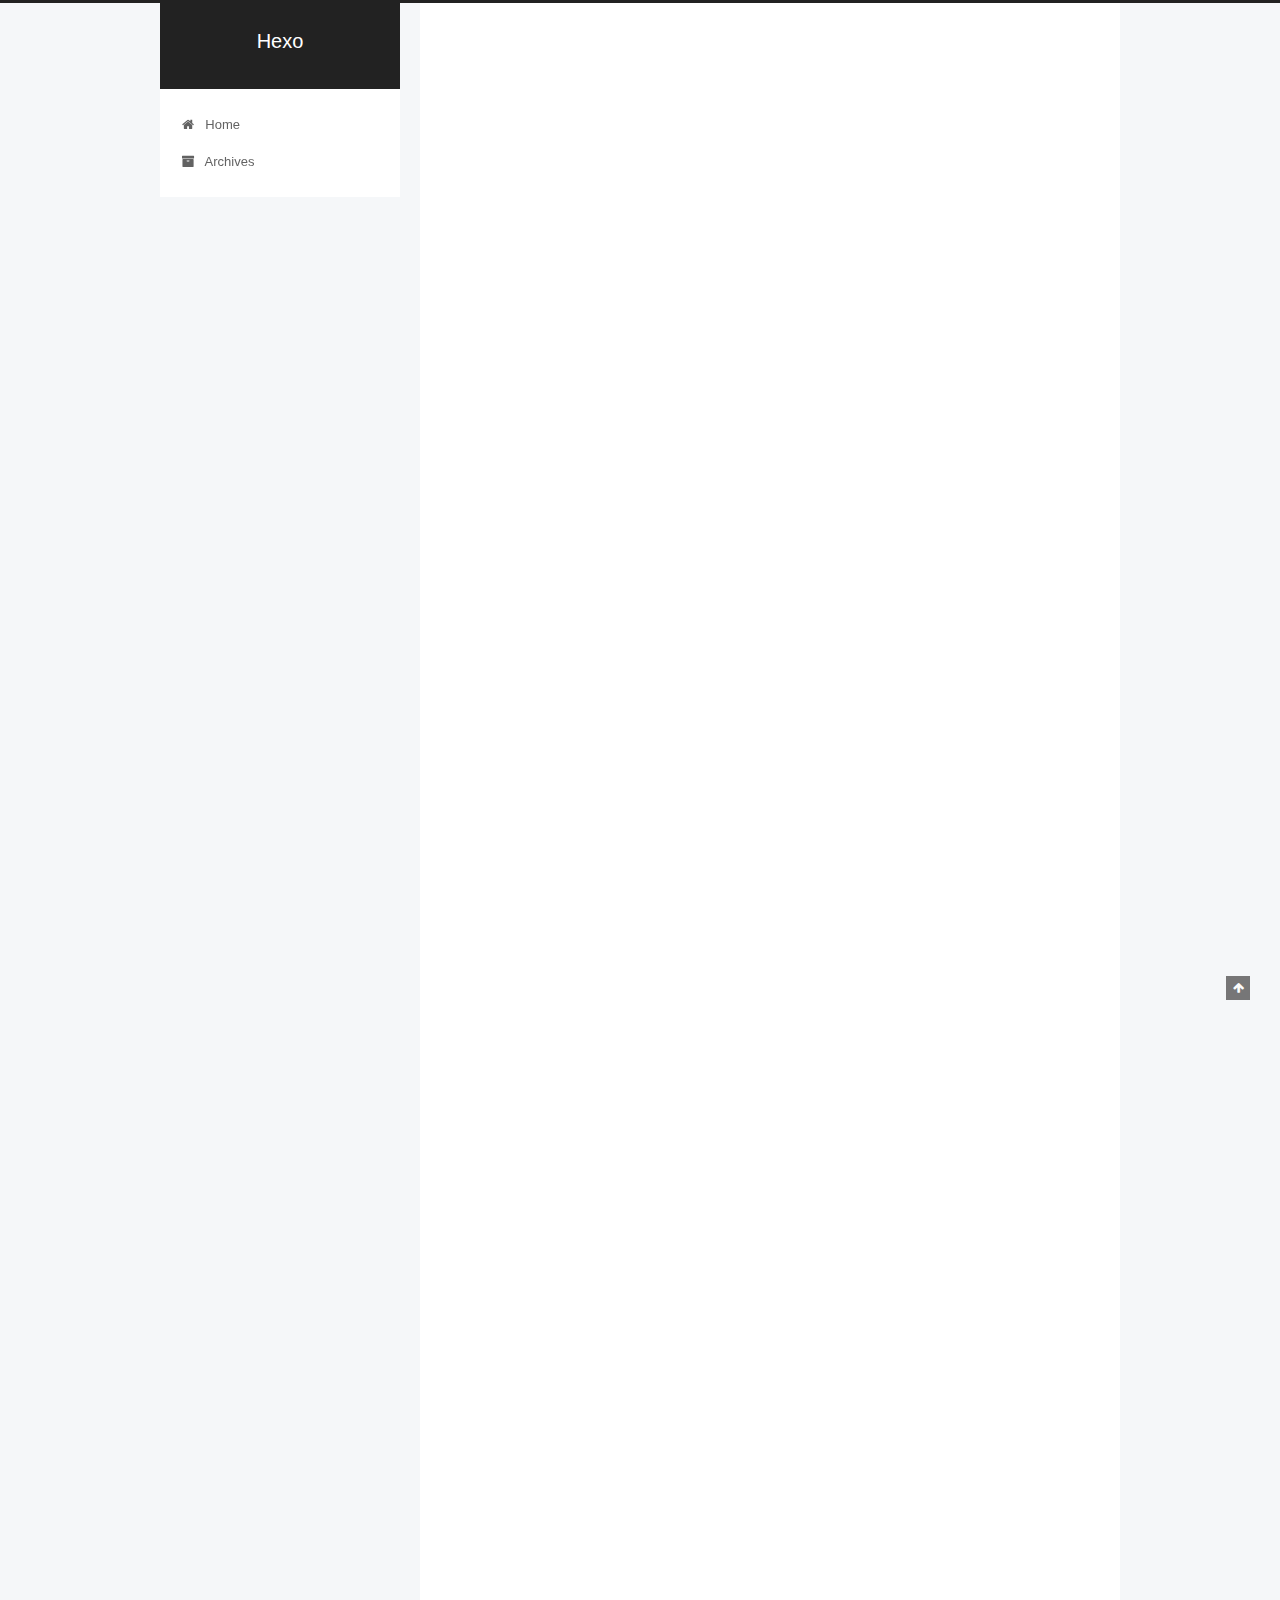
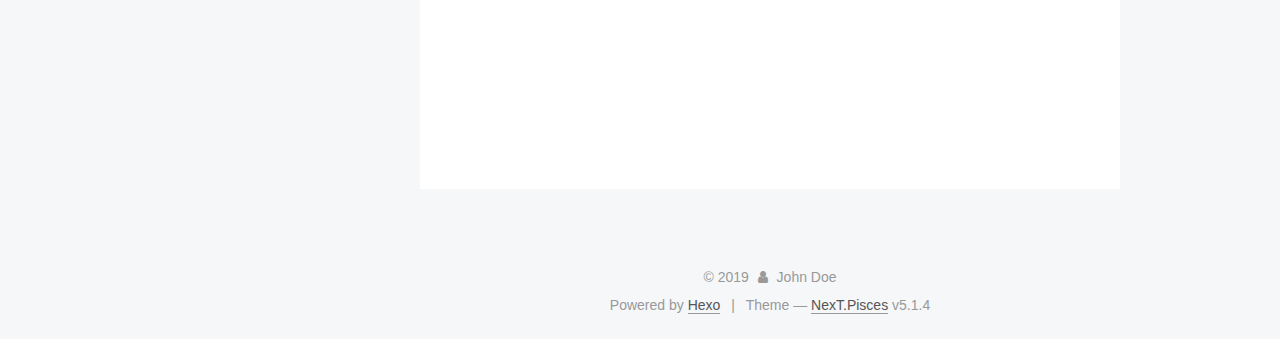
==== commit b9312cd9: "Site updated: 2019-11-16 14:46:45" ====
--- a/index.html
+++ b/index.html
@@ -228,6 +228,125 @@
   
   
   <div class="post-block">
+    <link itemprop="mainEntityOfPage" href="http://yoursite.com/2019/11/16/test-my-site-1/">
+
+    <span hidden itemprop="author" itemscope itemtype="http://schema.org/Person">
+      <meta itemprop="name" content="John Doe">
+      <meta itemprop="description" content="">
+      <meta itemprop="image" content="/images/avatar.gif">
+    </span>
+
+    <span hidden itemprop="publisher" itemscope itemtype="http://schema.org/Organization">
+      <meta itemprop="name" content="Hexo">
+    </span>
+
+    
+      <header class="post-header">
+
+        
+        
+          <h1 class="post-title" itemprop="name headline">
+                
+                <a class="post-title-link" href="/2019/11/16/test-my-site-1/" itemprop="url">test_my_site</a></h1>
+        
+
+        <div class="post-meta">
+          <span class="post-time">
+            
+              <span class="post-meta-item-icon">
+                <i class="fa fa-calendar-o"></i>
+              </span>
+              
+                <span class="post-meta-item-text">Posted on</span>
+              
+              <time title="Post created" itemprop="dateCreated datePublished" datetime="2019-11-16T14:45:44+08:00">
+                2019-11-16
+              </time>
+            
+
+            
+
+            
+          </span>
+
+          
+
+          
+            
+          
+
+          
+          
+
+          
+
+          
+
+          
+
+        </div>
+      </header>
+    
+
+    
+    
+    
+    <div class="post-body" itemprop="articleBody">
+
+      
+      
+
+      
+        
+          
+            
+          
+        
+      
+    </div>
+    
+    
+    
+
+    
+
+    
+
+    
+
+    <footer class="post-footer">
+      
+
+      
+
+      
+
+      
+      
+        <div class="post-eof"></div>
+      
+    </footer>
+  </div>
+  
+  
+  
+  </article>
+
+
+    
+      
+
+  
+
+  
+  
+  
+
+  <article class="post post-type-normal" itemscope itemtype="http://schema.org/Article">
+  
+  
+  
+  <div class="post-block">
     <link itemprop="mainEntityOfPage" href="http://yoursite.com/2019/11/15/%E5%8D%9A%E5%AE%A2%E5%90%8D%E5%AD%97/">
 
     <span hidden itemprop="author" itemscope itemtype="http://schema.org/Person">
@@ -634,7 +753,7 @@
               
                 <a href="/archives/%20%7C%7C%20archive">
               
-                  <span class="site-state-item-count">3</span>
+                  <span class="site-state-item-count">4</span>
                   <span class="site-state-item-name">posts</span>
                 </a>
               </div>
--- a/css/main.css
+++ b/css/main.css
@@ -1823,7 +1823,7 @@
   width: 4px;
   height: 4px;
   border-radius: 50%;
-  background: #9ff1ff;
+  background: #552dab;
 }
 .links-of-blogroll {
   font-size: 13px;
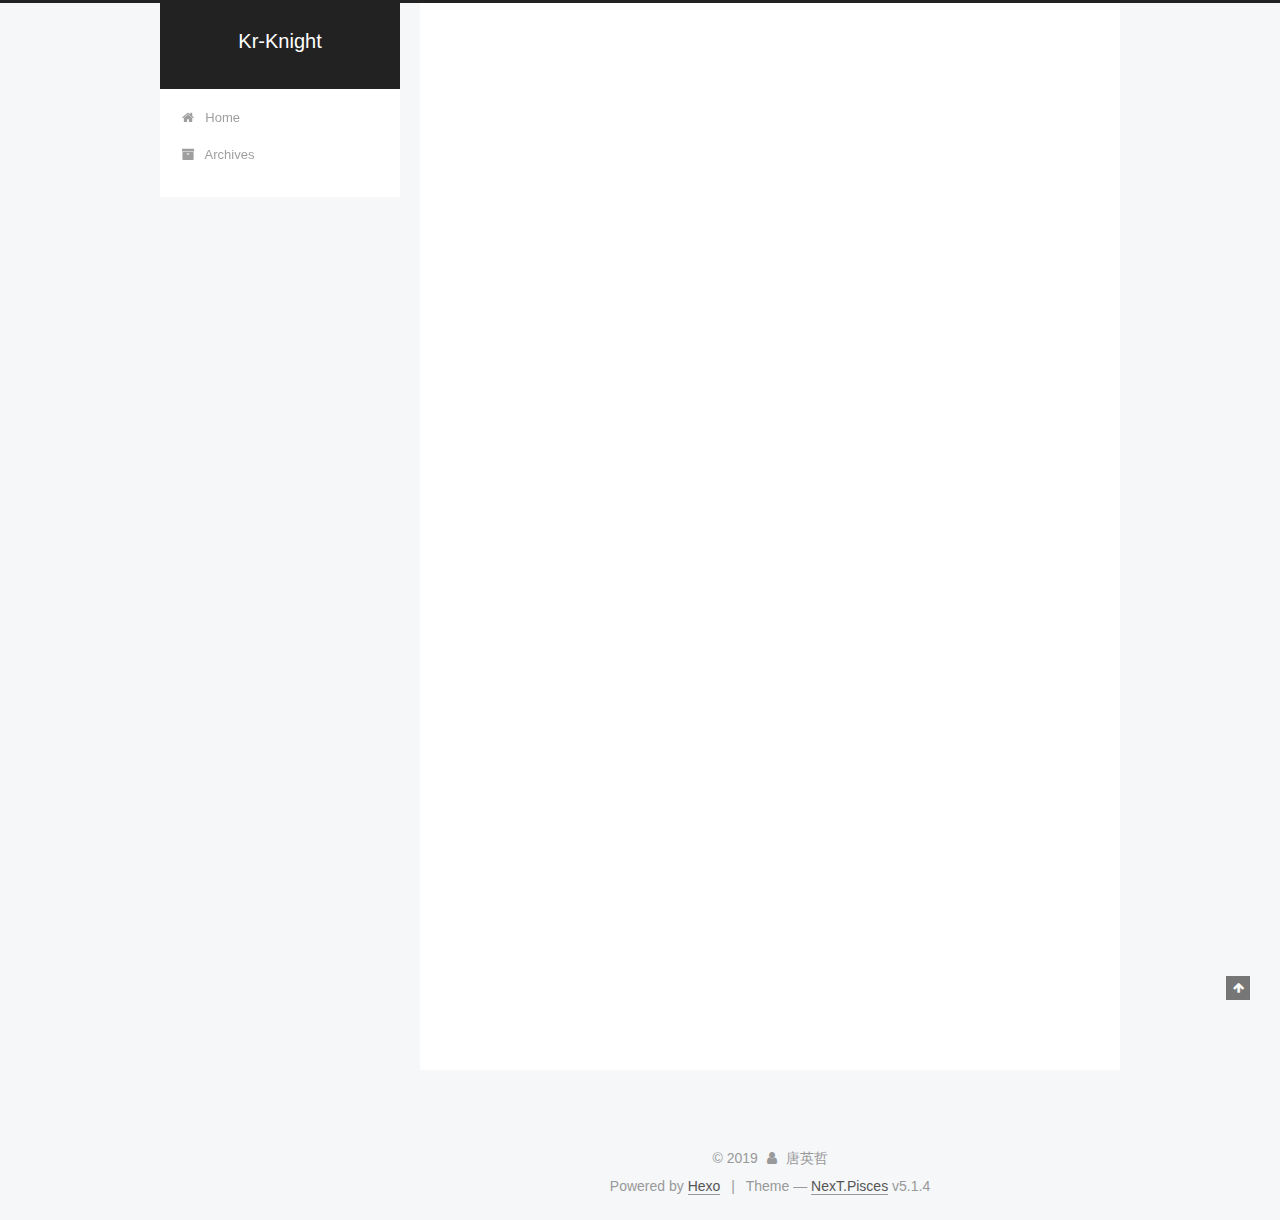
==== commit a49b6d9b: "Site updated: 2019-11-16 14:56:22" ====
--- a/index.html
+++ b/index.html
@@ -80,9 +80,9 @@
 
 
 <meta property="og:type" content="website">
-<meta property="og:title" content="Hexo">
+<meta property="og:title" content="Kr-Knight">
 <meta property="og:url" content="http:&#x2F;&#x2F;yoursite.com&#x2F;index.html">
-<meta property="og:site_name" content="Hexo">
+<meta property="og:site_name" content="Kr-Knight">
 <meta property="og:locale" content="en">
 <meta name="twitter:card" content="summary">
 
@@ -120,7 +120,7 @@
 
 
 
-  <title>Hexo</title>
+  <title>Kr-Knight</title>
   
 
 
@@ -151,7 +151,7 @@
     <div class="custom-logo-site-title">
       <a href="/"  class="brand" rel="start">
         <span class="logo-line-before"><i></i></span>
-        <span class="site-title">Hexo</span>
+        <span class="site-title">Kr-Knight</span>
         <span class="logo-line-after"><i></i></span>
       </a>
     </div>
@@ -228,376 +228,16 @@
   
   
   <div class="post-block">
-    <link itemprop="mainEntityOfPage" href="http://yoursite.com/2019/11/16/test-my-site-1/">
+    <link itemprop="mainEntityOfPage" href="http://yoursite.com/2019/11/15/hello-world/">
 
     <span hidden itemprop="author" itemscope itemtype="http://schema.org/Person">
-      <meta itemprop="name" content="John Doe">
+      <meta itemprop="name" content="唐英哲">
       <meta itemprop="description" content="">
       <meta itemprop="image" content="/images/avatar.gif">
     </span>
 
     <span hidden itemprop="publisher" itemscope itemtype="http://schema.org/Organization">
-      <meta itemprop="name" content="Hexo">
-    </span>
-
-    
-      <header class="post-header">
-
-        
-        
-          <h1 class="post-title" itemprop="name headline">
-                
-                <a class="post-title-link" href="/2019/11/16/test-my-site-1/" itemprop="url">test_my_site</a></h1>
-        
-
-        <div class="post-meta">
-          <span class="post-time">
-            
-              <span class="post-meta-item-icon">
-                <i class="fa fa-calendar-o"></i>
-              </span>
-              
-                <span class="post-meta-item-text">Posted on</span>
-              
-              <time title="Post created" itemprop="dateCreated datePublished" datetime="2019-11-16T14:45:44+08:00">
-                2019-11-16
-              </time>
-            
-
-            
-
-            
-          </span>
-
-          
-
-          
-            
-          
-
-          
-          
-
-          
-
-          
-
-          
-
-        </div>
-      </header>
-    
-
-    
-    
-    
-    <div class="post-body" itemprop="articleBody">
-
-      
-      
-
-      
-        
-          
-            
-          
-        
-      
-    </div>
-    
-    
-    
-
-    
-
-    
-
-    
-
-    <footer class="post-footer">
-      
-
-      
-
-      
-
-      
-      
-        <div class="post-eof"></div>
-      
-    </footer>
-  </div>
-  
-  
-  
-  </article>
-
-
-    
-      
-
-  
-
-  
-  
-  
-
-  <article class="post post-type-normal" itemscope itemtype="http://schema.org/Article">
-  
-  
-  
-  <div class="post-block">
-    <link itemprop="mainEntityOfPage" href="http://yoursite.com/2019/11/15/%E5%8D%9A%E5%AE%A2%E5%90%8D%E5%AD%97/">
-
-    <span hidden itemprop="author" itemscope itemtype="http://schema.org/Person">
-      <meta itemprop="name" content="John Doe">
-      <meta itemprop="description" content="">
-      <meta itemprop="image" content="/images/avatar.gif">
-    </span>
-
-    <span hidden itemprop="publisher" itemscope itemtype="http://schema.org/Organization">
-      <meta itemprop="name" content="Hexo">
-    </span>
-
-    
-      <header class="post-header">
-
-        
-        
-          <h1 class="post-title" itemprop="name headline">
-                
-                <a class="post-title-link" href="/2019/11/15/%E5%8D%9A%E5%AE%A2%E5%90%8D%E5%AD%97/" itemprop="url">博客名字</a></h1>
-        
-
-        <div class="post-meta">
-          <span class="post-time">
-            
-              <span class="post-meta-item-icon">
-                <i class="fa fa-calendar-o"></i>
-              </span>
-              
-                <span class="post-meta-item-text">Posted on</span>
-              
-              <time title="Post created" itemprop="dateCreated datePublished" datetime="2019-11-15T18:48:56+08:00">
-                2019-11-15
-              </time>
-            
-
-            
-
-            
-          </span>
-
-          
-
-          
-            
-          
-
-          
-          
-
-          
-
-          
-
-          
-
-        </div>
-      </header>
-    
-
-    
-    
-    
-    <div class="post-body" itemprop="articleBody">
-
-      
-      
-
-      
-        
-          
-            <br>
-差不多的博客
-<br>
-
-          
-        
-      
-    </div>
-    
-    
-    
-
-    
-
-    
-
-    
-
-    <footer class="post-footer">
-      
-
-      
-
-      
-
-      
-      
-        <div class="post-eof"></div>
-      
-    </footer>
-  </div>
-  
-  
-  
-  </article>
-
-
-    
-      
-
-  
-
-  
-  
-  
-
-  <article class="post post-type-normal" itemscope itemtype="http://schema.org/Article">
-  
-  
-  
-  <div class="post-block">
-    <link itemprop="mainEntityOfPage" href="http://yoursite.com/2019/11/15/test-my-site/">
-
-    <span hidden itemprop="author" itemscope itemtype="http://schema.org/Person">
-      <meta itemprop="name" content="John Doe">
-      <meta itemprop="description" content="">
-      <meta itemprop="image" content="/images/avatar.gif">
-    </span>
-
-    <span hidden itemprop="publisher" itemscope itemtype="http://schema.org/Organization">
-      <meta itemprop="name" content="Hexo">
-    </span>
-
-    
-      <header class="post-header">
-
-        
-        
-          <h1 class="post-title" itemprop="name headline">
-                
-                <a class="post-title-link" href="/2019/11/15/test-my-site/" itemprop="url">test_my_site</a></h1>
-        
-
-        <div class="post-meta">
-          <span class="post-time">
-            
-              <span class="post-meta-item-icon">
-                <i class="fa fa-calendar-o"></i>
-              </span>
-              
-                <span class="post-meta-item-text">Posted on</span>
-              
-              <time title="Post created" itemprop="dateCreated datePublished" datetime="2019-11-15T15:08:27+08:00">
-                2019-11-15
-              </time>
-            
-
-            
-
-            
-          </span>
-
-          
-
-          
-            
-          
-
-          
-          
-
-          
-
-          
-
-          
-
-        </div>
-      </header>
-    
-
-    
-    
-    
-    <div class="post-body" itemprop="articleBody">
-
-      
-      
-
-      
-        
-          
-            
-          
-        
-      
-    </div>
-    
-    
-    
-
-    
-
-    
-
-    
-
-    <footer class="post-footer">
-      
-
-      
-
-      
-
-      
-      
-        <div class="post-eof"></div>
-      
-    </footer>
-  </div>
-  
-  
-  
-  </article>
-
-
-    
-      
-
-  
-
-  
-  
-  
-
-  <article class="post post-type-normal" itemscope itemtype="http://schema.org/Article">
-  
-  
-  
-  <div class="post-block">
-    <link itemprop="mainEntityOfPage" href="http://yoursite.com/2019/11/15/hello-world/">
-
-    <span hidden itemprop="author" itemscope itemtype="http://schema.org/Person">
-      <meta itemprop="name" content="John Doe">
-      <meta itemprop="description" content="">
-      <meta itemprop="image" content="/images/avatar.gif">
-    </span>
-
-    <span hidden itemprop="publisher" itemscope itemtype="http://schema.org/Organization">
-      <meta itemprop="name" content="Hexo">
+      <meta itemprop="name" content="Kr-Knight">
     </span>
 
     
@@ -742,7 +382,7 @@
         <div class="site-overview">
           <div class="site-author motion-element" itemprop="author" itemscope itemtype="http://schema.org/Person">
             
-              <p class="site-author-name" itemprop="name">John Doe</p>
+              <p class="site-author-name" itemprop="name">唐英哲</p>
               <p class="site-description motion-element" itemprop="description"></p>
           </div>
 
@@ -753,7 +393,7 @@
               
                 <a href="/archives/%20%7C%7C%20archive">
               
-                  <span class="site-state-item-count">4</span>
+                  <span class="site-state-item-count">1</span>
                   <span class="site-state-item-name">posts</span>
                 </a>
               </div>
@@ -798,7 +438,7 @@
   <span class="with-love">
     <i class="fa fa-user"></i>
   </span>
-  <span class="author" itemprop="copyrightHolder">John Doe</span>
+  <span class="author" itemprop="copyrightHolder">唐英哲</span>
 
   
 </div>
--- a/css/main.css
+++ b/css/main.css
@@ -1823,7 +1823,7 @@
   width: 4px;
   height: 4px;
   border-radius: 50%;
-  background: #552dab;
+  background: #c2952e;
 }
 .links-of-blogroll {
   font-size: 13px;
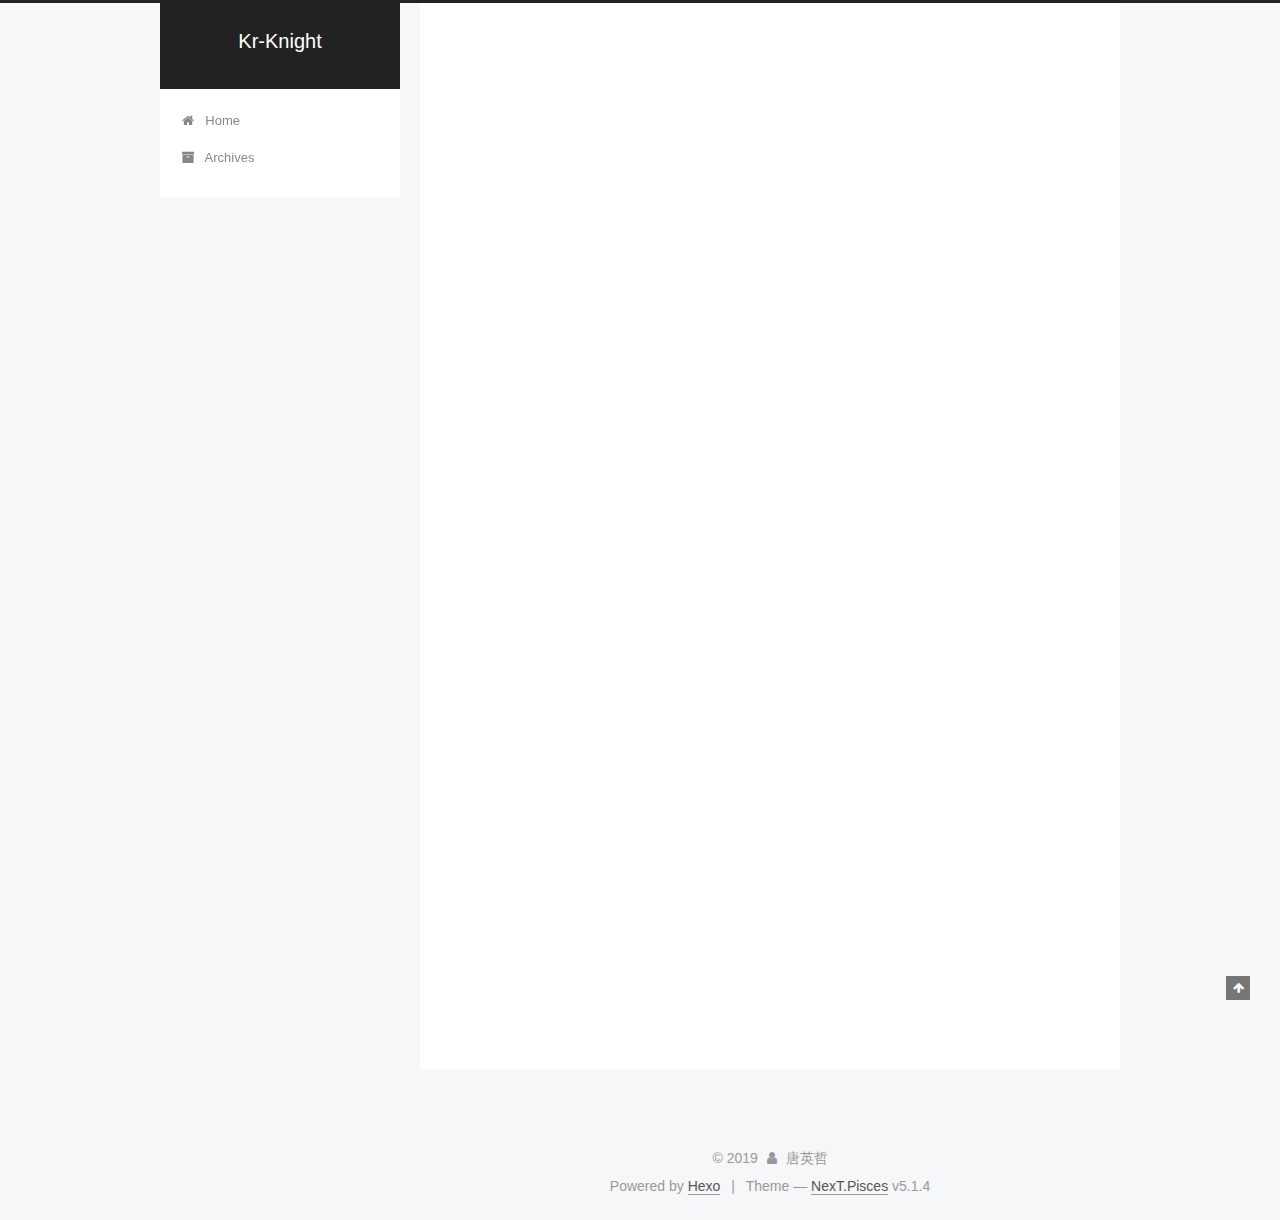
==== commit 374a074a: "Site updated: 2019-11-16 15:11:34" ====
--- a/index.html
+++ b/index.html
@@ -414,6 +414,8 @@
 
           
           
+<br>
+<iframe frameborder="no" border="0" marginwidth="0" marginheight="0" width=330 height=86 src="//music.163.com/outchain/player?type=2&id=518707486&auto=1&height=66"></iframe>
 
           
 
--- a/css/main.css
+++ b/css/main.css
@@ -1823,7 +1823,7 @@
   width: 4px;
   height: 4px;
   border-radius: 50%;
-  background: #c2952e;
+  background: #3cff46;
 }
 .links-of-blogroll {
   font-size: 13px;
